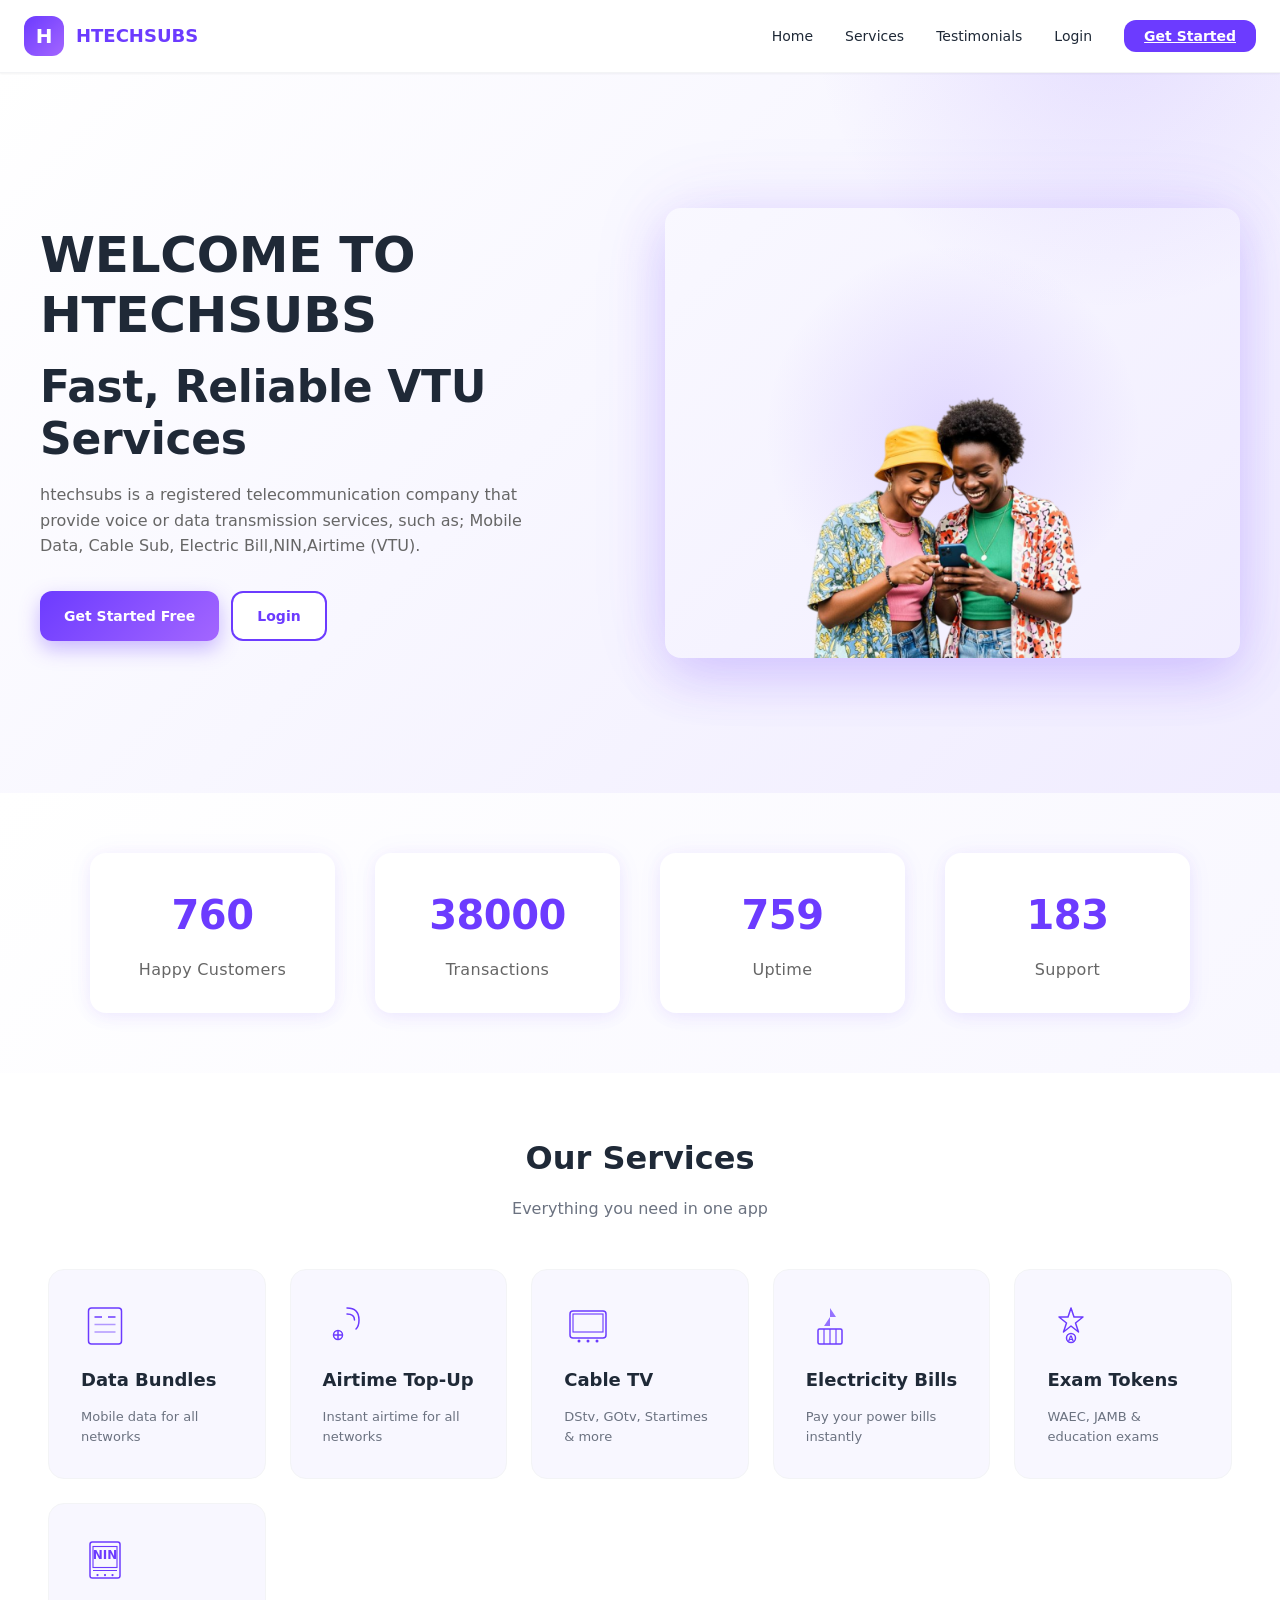
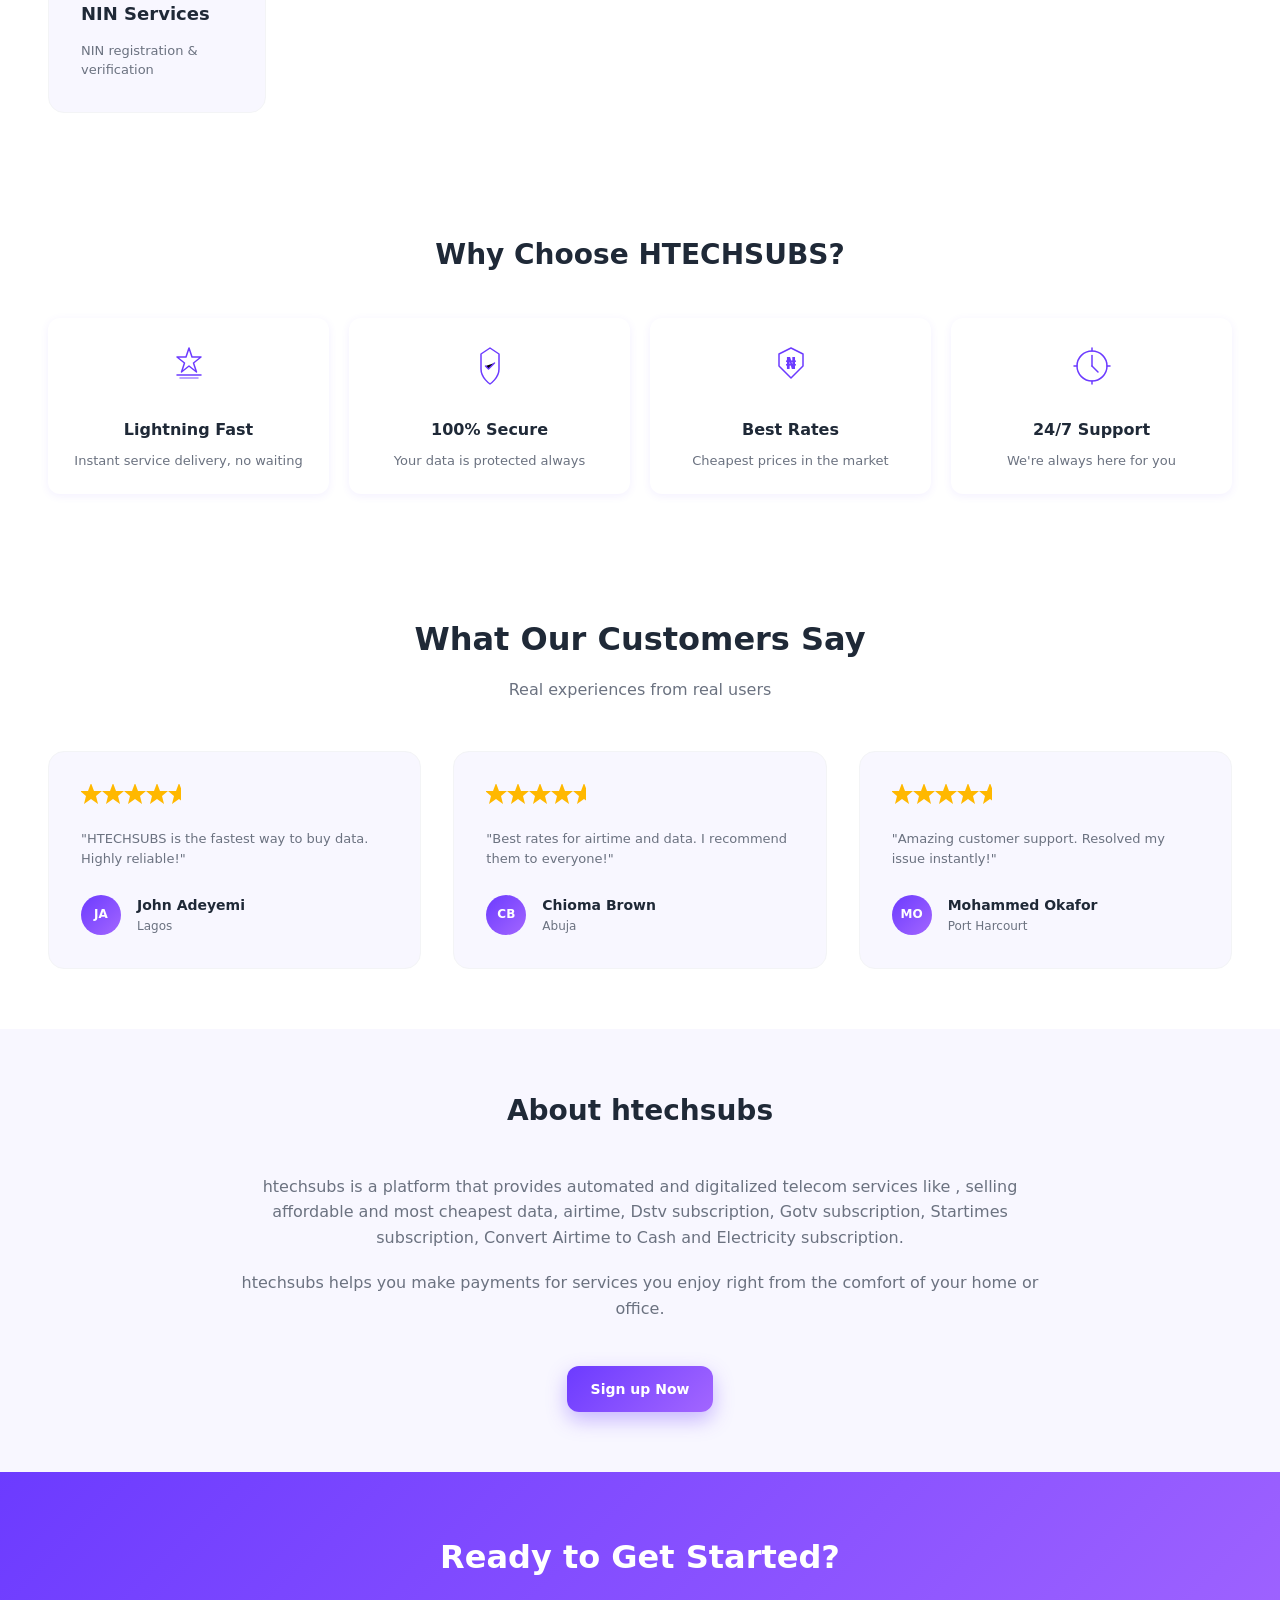
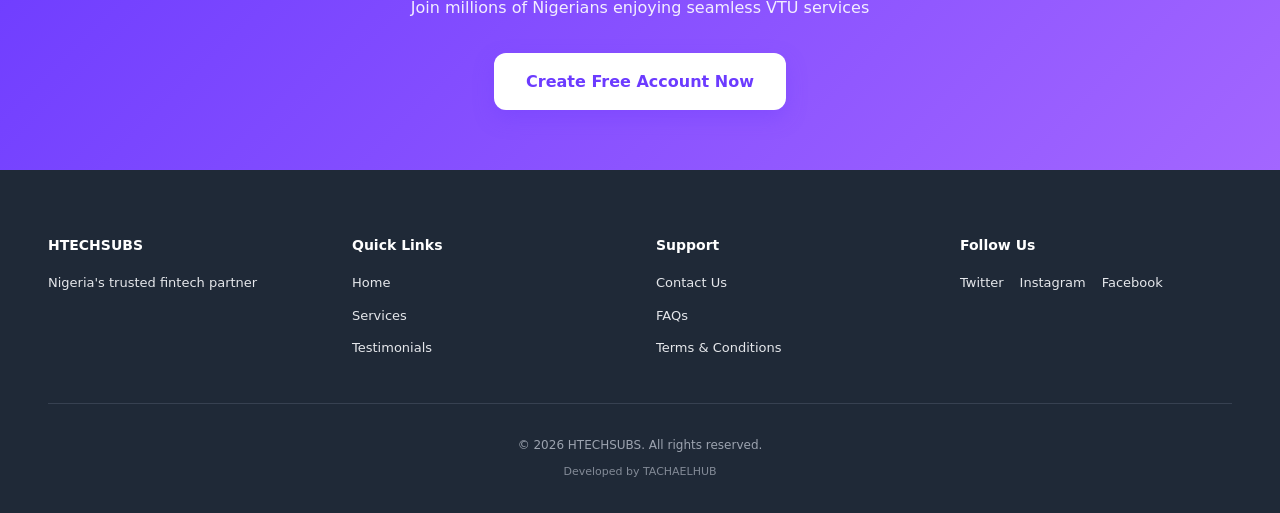
==== index.html @ 398d0991 "First" ====
<!DOCTYPE html>
<html lang="en">
<head>
    <meta charset="UTF-8">
    <meta name="viewport" content="width=device-width, initial-scale=1.0">
    <title>HTECHSUBS - Fast & Reliable VTU Services</title>
    <link rel="stylesheet" href="styles.css">
</head>
<body>
    <!-- Page Loader -->
    <div class="page-loader" id="pageLoader">
        <div class="loader-content">
            <div class="loader-logo">
                <svg viewBox="0 0 100 100" class="logo-icon">
                    <circle cx="50" cy="50" r="45" fill="none" stroke="currentColor" stroke-width="2" opacity="0.2"/>
                    <circle cx="50" cy="50" r="45" fill="none" stroke="url(#gradientPurple)" stroke-width="2" stroke-dasharray="282" stroke-dashoffset="282"/>
                    <defs>
                        <linearGradient id="gradientPurple" x1="0%" y1="0%" x2="100%" y2="100%">
                            <stop offset="0%" style="stop-color:#6C3BFF;stop-opacity:1" />
                            <stop offset="100%" style="stop-color:#A366FF;stop-opacity:1" />
                        </linearGradient>
                    </defs>
                </svg>
            </div>
            <h1 class="loader-text">HTECHSUBS</h1>
            <p class="loader-subtext">Loading...</p>
        </div>
    </div>

    <!-- Navigation -->
    <nav class="navbar">
        <div class="nav-container">
            <div class="nav-logo">
                <div class="logo">H</div>
                <span>HTECHSUBS</span>
            </div>
            <ul class="nav-menu" id="navMenu">
                <li><a href="#home" class="nav-link">Home</a></li>
                <li><a href="#services" class="nav-link">Services</a></li>
                <li><a href="#testimonials" class="nav-link">Testimonials</a></li>
                <li><a href="login.html" class="nav-link">Login</a></li>
                <li><a href="signup.html" class="nav-btn">Get Started</a></li>
            </ul>
            <div class="hamburger" id="hamburger">
                <span></span>
                <span></span>
                <span></span>
            </div>
        </div>
    </nav>

    <!-- Hero Section -->
    <section class="hero" id="home">
        <div class="hero-wrapper">
            <div class="hero-left">
                <h1 class="hero-title1">WELCOME TO HTECHSUBS</h1>
                <h2 class="hero-title">Fast, Reliable VTU Services</h2>
                <p class="hero-subtitle">htechsubs is a registered telecommunication company that provide voice or data transmission services, such as; Mobile Data, Cable Sub, Electric Bill,NIN,Airtime (VTU).</p>
                <div class="hero-buttons">
                    <a href="signup.html" class="btn btn-primary">Get Started Free</a>
                    <a href="login.html" class="btn btn-secondary">Login</a>
                </div>
            </div>
            <div class="hero-right">
                <div class="hero-image-wrapper">
                    <img src="images/hero.png" alt="HTECHSUBS VTU Services" class="hero-img">
                </div>
            </div>
        </div>
    </section>

    <!-- Trust Section (Stats) -->
    <section class="stats" id="stats">
        <div class="section-container">
            <div class="stat-item">
                <div class="stat-number">1000+</div>
                <div class="stat-label">Happy Customers</div>
            </div>
            <div class="stat-item">
                <div class="stat-number">₦50000</div>
                <div class="stat-label">Transactions</div>
            </div>
            <div class="stat-item">
                <div class="stat-number">99.9%</div>
                <div class="stat-label">Uptime</div>
            </div>
            <div class="stat-item">
                <div class="stat-number">24/7</div>
                <div class="stat-label">Support</div>
            </div>
        </div>
    </section>

    <!-- Services Section -->
    <section class="services" id="services">
        <div class="section-container">
            <div class="section-header">
                <h2>Our Services</h2>
                <p>Everything you need in one app</p>
            </div>
            <div class="services-grid">
                <div class="service-card" onclick="navigateTo('dashboard.html')">
                    <div class="service-icon-svg">
                        <svg viewBox="0 0 64 64" width="48" height="48">
                            <rect x="10" y="8" width="44" height="48" rx="4" fill="none" stroke="#6C3BFF" stroke-width="2"/>
                            <line x1="18" y1="20" x2="28" y2="20" stroke="#6C3BFF" stroke-width="2"/>
                            <line x1="36" y1="20" x2="46" y2="20" stroke="#6C3BFF" stroke-width="2"/>
                            <line x1="18" y1="30" x2="46" y2="30" stroke="#6C3BFF" stroke-width="2" opacity="0.5"/>
                            <line x1="18" y1="40" x2="46" y2="40" stroke="#6C3BFF" stroke-width="2" opacity="0.5"/>
                        </svg>
                    </div>
                    <h3>Data Bundles</h3>
                    <p>Mobile data for all networks</p>
                </div>
                <div class="service-card" onclick="navigateTo('dashboard.html')">
                    <div class="service-icon-svg">
                        <svg viewBox="0 0 64 64" width="48" height="48">
                            <path d="M32 8 Q48 8 48 24 Q48 32 44 36" fill="none" stroke="#6C3BFF" stroke-width="2" stroke-linecap="round"/>
                            <path d="M32 16 Q42 16 42 24" fill="none" stroke="#6C3BFF" stroke-width="2" stroke-linecap="round"/>
                            <circle cx="20" cy="44" r="6" fill="none" stroke="#6C3BFF" stroke-width="2"/>
                            <line x1="20" y1="38" x2="20" y2="50" stroke="#6C3BFF" stroke-width="2"/>
                            <line x1="14" y1="44" x2="26" y2="44" stroke="#6C3BFF" stroke-width="2"/>
                        </svg>
                    </div>
                    <h3>Airtime Top-Up</h3>
                    <p>Instant airtime for all networks</p>
                </div>
                <div class="service-card" onclick="navigateTo('dashboard.html')">
                    <div class="service-icon-svg">
                        <svg viewBox="0 0 64 64" width="48" height="48">
                            <rect x="8" y="12" width="48" height="36" rx="4" fill="none" stroke="#6C3BFF" stroke-width="2"/>
                            <rect x="12" y="16" width="40" height="24" fill="none" stroke="#6C3BFF" stroke-width="1.5"/>
                            <circle cx="20" cy="52" r="2" fill="#6C3BFF"/>
                            <circle cx="32" cy="52" r="2" fill="#6C3BFF"/>
                            <circle cx="44" cy="52" r="2" fill="#6C3BFF"/>
                        </svg>
                    </div>
                    <h3>Cable TV</h3>
                    <p>DStv, GOtv, Startimes & more</p>
                </div>
                <div class="service-card" onclick="navigateTo('dashboard.html')">
                    <div class="service-icon-svg">
                        <svg viewBox="0 0 64 64" width="48" height="48">
                            <path d="M32 8 L40 20 L32 20 L32 32 L24 32 L32 20 Z" fill="#6C3BFF" opacity="0.7"/>
                            <rect x="16" y="36" width="32" height="20" rx="2" fill="none" stroke="#6C3BFF" stroke-width="2"/>
                            <line x1="24" y1="36" x2="24" y2="56" stroke="#6C3BFF" stroke-width="1.5"/>
                            <line x1="32" y1="36" x2="32" y2="56" stroke="#6C3BFF" stroke-width="1.5"/>
                            <line x1="40" y1="36" x2="40" y2="56" stroke="#6C3BFF" stroke-width="1.5"/>
                        </svg>
                    </div>
                    <h3>Electricity Bills</h3>
                    <p>Pay your power bills instantly</p>
                </div>
                <div class="service-card" onclick="navigateTo('dashboard.html')">
                    <div class="service-icon-svg">
                        <svg viewBox="0 0 64 64" width="48" height="48">
                            <path d="M32 8 L36 20 L48 20 L38 28 L42 40 L32 32 L22 40 L26 28 L16 20 L28 20 Z" fill="none" stroke="#6C3BFF" stroke-width="2" stroke-linejoin="round"/>
                            <circle cx="32" cy="48" r="6" fill="none" stroke="#6C3BFF" stroke-width="2"/>
                            <text x="32" y="52" font-size="10" font-weight="bold" fill="#6C3BFF" text-anchor="middle">A</text>
                        </svg>
                    </div>
                    <h3>Exam Tokens</h3>
                    <p>WAEC, JAMB & education exams</p>
                </div>
                <div class="service-card" onclick="navigateTo('dashboard.html')">
                    <div class="service-icon-svg">
                        <svg viewBox="0 0 64 64" width="48" height="48">
                            <rect x="12" y="8" width="40" height="48" rx="3" fill="none" stroke="#6C3BFF" stroke-width="2"/>
                            <rect x="16" y="14" width="32" height="28" fill="none" stroke="#6C3BFF" stroke-width="1.5"/>
                            <text x="32" y="30" font-size="16" font-weight="bold" fill="#6C3BFF" text-anchor="middle">NIN</text>
                            <line x1="16" y1="46" x2="48" y2="46" stroke="#6C3BFF" stroke-width="1.5"/>
                            <circle cx="22" cy="52" r="1.5" fill="#6C3BFF"/>
                            <circle cx="32" cy="52" r="1.5" fill="#6C3BFF"/>
                            <circle cx="42" cy="52" r="1.5" fill="#6C3BFF"/>
                        </svg>
                    </div>
                    <h3>NIN Services</h3>
                    <p>NIN registration & verification</p>
                </div>
            </div>
        </div>
    </section>

    <!-- Why Choose Us Section -->
    <section class="why-choose-us">
        <div class="section-container">
            <h2 class="section-title">Why Choose HTECHSUBS?</h2>
            <div class="benefits-grid">
                <div class="benefit-card">
                    <div class="benefit-icon">
                        <svg viewBox="0 0 64 64" width="48" height="48">
                            <path d="M32 8 L36 20 L48 20 L38 28 L42 40 L32 32 L22 40 L26 28 L16 20 L28 20 Z" fill="none" stroke="#6C3BFF" stroke-width="2" stroke-linejoin="round"/>
                            <path d="M16 44 L48 44" stroke="#6C3BFF" stroke-width="2" stroke-linecap="round"/>
                            <path d="M20 48 L44 48" stroke="#6C3BFF" stroke-width="2" stroke-linecap="round" opacity="0.6"/>
                        </svg>
                    </div>
                    <h3>Lightning Fast</h3>
                    <p>Instant service delivery, no waiting</p>
                </div>
                <div class="benefit-card">
                    <div class="benefit-icon">
                        <svg viewBox="0 0 64 64" width="48" height="48">
                            <path d="M32 8 L44 16 L44 36 C44 48 32 56 32 56 C32 56 20 48 20 36 L20 16 Z" fill="none" stroke="#6C3BFF" stroke-width="2" stroke-linejoin="round"/>
                            <path d="M26 32 L30 36 L38 28" stroke="#6C3BFF" stroke-width="2" stroke-linecap="round" stroke-linejoin="round"/>
                        </svg>
                    </div>
                    <h3>100% Secure</h3>
                    <p>Your data is protected always</p>
                </div>
                <div class="benefit-card">
                    <div class="benefit-icon">
                        <svg viewBox="0 0 64 64" width="48" height="48">
                            <path d="M32 8 L48 16 L48 32 L32 48 L16 32 L16 16 Z" fill="none" stroke="#6C3BFF" stroke-width="2" stroke-linejoin="round"/>
                            <text x="32" y="36" font-size="20" font-weight="bold" fill="#6C3BFF" text-anchor="middle">₦</text>
                        </svg>
                    </div>
                    <h3>Best Rates</h3>
                    <p>Cheapest prices in the market</p>
                </div>
                <div class="benefit-card">
                    <div class="benefit-icon">
                        <svg viewBox="0 0 64 64" width="48" height="48">
                            <circle cx="32" cy="32" r="20" fill="none" stroke="#6C3BFF" stroke-width="2"/>
                            <line x1="32" y1="18" x2="32" y2="32" stroke="#6C3BFF" stroke-width="2" stroke-linecap="round"/>
                            <line x1="32" y1="32" x2="40" y2="40" stroke="#6C3BFF" stroke-width="2" stroke-linecap="round"/>
                            <line x1="32" y1="12" x2="32" y2="8" stroke="#6C3BFF" stroke-width="2" stroke-linecap="round"/>
                            <line x1="32" y1="56" x2="32" y2="52" stroke="#6C3BFF" stroke-width="2" stroke-linecap="round"/>
                            <line x1="8" y1="32" x2="12" y2="32" stroke="#6C3BFF" stroke-width="2" stroke-linecap="round"/>
                            <line x1="52" y1="32" x2="56" y2="32" stroke="#6C3BFF" stroke-width="2" stroke-linecap="round"/>
                        </svg>
                    </div>
                    <h3>24/7 Support</h3>
                    <p>We're always here for you</p>
                </div>
            </div>
        </div>
    </section>

    <!-- Testimonials Section -->
    <section class="testimonials" id="testimonials">
        <div class="section-container">
            <div class="section-header">
                <h2>What Our Customers Say</h2>
                <p>Real experiences from real users</p>
            </div>
            <div class="testimonials-grid">
                <div class="testimonial-card">
                    <div class="testimonial-stars">
                        <svg viewBox="0 0 100 20" width="100" height="20">
                            <path d="M10 2 L13 10 L21 10 L15 15 L17 23 L10 18 L3 23 L5 15 L-1 10 L7 10 Z" fill="#FFB800" transform="translate(0, -3)"/>
                            <path d="M10 2 L13 10 L21 10 L15 15 L17 23 L10 18 L3 23 L5 15 L-1 10 L7 10 Z" fill="#FFB800" transform="translate(22, -3)"/>
                            <path d="M10 2 L13 10 L21 10 L15 15 L17 23 L10 18 L3 23 L5 15 L-1 10 L7 10 Z" fill="#FFB800" transform="translate(44, -3)"/>
                            <path d="M10 2 L13 10 L21 10 L15 15 L17 23 L10 18 L3 23 L5 15 L-1 10 L7 10 Z" fill="#FFB800" transform="translate(66, -3)"/>
                            <path d="M10 2 L13 10 L21 10 L15 15 L17 23 L10 18 L3 23 L5 15 L-1 10 L7 10 Z" fill="#FFB800" transform="translate(88, -3)"/>
                        </svg>
                    </div>
                    <p class="testimonial-text">"HTECHSUBS is the fastest way to buy data. Highly reliable!"</p>
                    <div class="testimonial-author">
                        <div class="author-avatar">JA</div>
                        <div>
                            <div class="author-name">John Adeyemi</div>
                            <div class="author-role">Lagos</div>
                        </div>
                    </div>
                </div>
                <div class="testimonial-card">
                    <div class="testimonial-stars">
                        <svg viewBox="0 0 100 20" width="100" height="20">
                            <path d="M10 2 L13 10 L21 10 L15 15 L17 23 L10 18 L3 23 L5 15 L-1 10 L7 10 Z" fill="#FFB800" transform="translate(0, -3)"/>
                            <path d="M10 2 L13 10 L21 10 L15 15 L17 23 L10 18 L3 23 L5 15 L-1 10 L7 10 Z" fill="#FFB800" transform="translate(22, -3)"/>
                            <path d="M10 2 L13 10 L21 10 L15 15 L17 23 L10 18 L3 23 L5 15 L-1 10 L7 10 Z" fill="#FFB800" transform="translate(44, -3)"/>
                            <path d="M10 2 L13 10 L21 10 L15 15 L17 23 L10 18 L3 23 L5 15 L-1 10 L7 10 Z" fill="#FFB800" transform="translate(66, -3)"/>
                            <path d="M10 2 L13 10 L21 10 L15 15 L17 23 L10 18 L3 23 L5 15 L-1 10 L7 10 Z" fill="#FFB800" transform="translate(88, -3)"/>
                        </svg>
                    </div>
                    <p class="testimonial-text">"Best rates for airtime and data. I recommend them to everyone!"</p>
                    <div class="testimonial-author">
                        <div class="author-avatar">CB</div>
                        <div>
                            <div class="author-name">Chioma Brown</div>
                            <div class="author-role">Abuja</div>
                        </div>
                    </div>
                </div>
                <div class="testimonial-card">
                    <div class="testimonial-stars">
                        <svg viewBox="0 0 100 20" width="100" height="20">
                            <path d="M10 2 L13 10 L21 10 L15 15 L17 23 L10 18 L3 23 L5 15 L-1 10 L7 10 Z" fill="#FFB800" transform="translate(0, -3)"/>
                            <path d="M10 2 L13 10 L21 10 L15 15 L17 23 L10 18 L3 23 L5 15 L-1 10 L7 10 Z" fill="#FFB800" transform="translate(22, -3)"/>
                            <path d="M10 2 L13 10 L21 10 L15 15 L17 23 L10 18 L3 23 L5 15 L-1 10 L7 10 Z" fill="#FFB800" transform="translate(44, -3)"/>
                            <path d="M10 2 L13 10 L21 10 L15 15 L17 23 L10 18 L3 23 L5 15 L-1 10 L7 10 Z" fill="#FFB800" transform="translate(66, -3)"/>
                            <path d="M10 2 L13 10 L21 10 L15 15 L17 23 L10 18 L3 23 L5 15 L-1 10 L7 10 Z" fill="#FFB800" transform="translate(88, -3)"/>
                        </svg>
                    </div>
                    <p class="testimonial-text">"Amazing customer support. Resolved my issue instantly!"</p>
                    <div class="testimonial-author">
                        <div class="author-avatar">MO</div>
                        <div>
                            <div class="author-name">Mohammed Okafor</div>
                            <div class="author-role">Port Harcourt</div>
                        </div>
                    </div>
                </div>
            </div>
        </div>
    </section>

    <!-- About Section -->
    <section class="about" id="about">
        <div class="section-container">
            <h2 class="about-title">About htechsubs</h2>
            <div class="about-content">
                <p>htechsubs is a platform that provides automated and digitalized telecom services like , selling affordable and most cheapest data, airtime, Dstv subscription, Gotv subscription, Startimes subscription, Convert Airtime to Cash and Electricity subscription.</p>
                <p>htechsubs helps you make payments for services you enjoy right from the comfort of your home or office.</p>
                <a href="signup.html" class="btn btn-primary">Sign up Now</a>
            </div>
        </div>
    </section>

    <!-- CTA Section -->
    <section class="cta">
        <div class="section-container">
            <h2>Ready to Get Started?</h2>
            <p>Join millions of Nigerians enjoying seamless VTU services</p>
            <a href="signup.html" class="btn btn-primary btn-large">Create Free Account Now</a>
        </div>
    </section>

    <!-- Footer -->
    <footer class="footer">
        <div class="section-container">
            <div class="footer-content">
                <div class="footer-section">
                    <h4>HTECHSUBS</h4>
                    <p>Nigeria's trusted fintech partner</p>
                </div>
                <div class="footer-section">
                    <h4>Quick Links</h4>
                    <ul>
                        <li><a href="#home">Home</a></li>
                        <li><a href="#services">Services</a></li>
                        <li><a href="#testimonials">Testimonials</a></li>
                    </ul>
                </div>
                <div class="footer-section">
                    <h4>Support</h4>
                    <ul>
                        <li><a href="#">Contact Us</a></li>
                        <li><a href="#">FAQs</a></li>
                        <li><a href="#">Terms & Conditions</a></li>
                    </ul>
                </div>
                <div class="footer-section">
                    <h4>Follow Us</h4>
                    <div class="social-links">
                        <a href="#">Twitter</a>
                        <a href="#">Instagram</a>
                        <a href="#">Facebook</a>
                    </div>
                </div>
            </div>
            <div class="footer-bottom">
                <p>&copy; 2026 HTECHSUBS. All rights reserved.</p>
                <p>Developed by TACHAELHUB</p>
            </div>
        </div>
    </footer>

    <script src="script.js"></script>
</body>
</html>
---- styles.css ----
/* ============================================
   HTECHSUBS - PREMIUM VTU PLATFORM
   Modern Fintech Design System
   ============================================ */

/* ROOT VARIABLES */
:root {
    --primary: #6C3BFF;
    --primary-light: #A366FF;
    --primary-dark: #5530CC;
    --secondary: #FFFFFF;
    --accent: #FF6B6B;
    --success: #10B981;
    --warning: #F59E0B;
    --danger: #EF4444;
    
    --bg-primary: #FFFFFF;
    --bg-secondary: #F8F7FF;
    --bg-tertiary: #F0ECFF;
    
    --text-primary: #1F2937;
    --text-secondary: #6B7280;
    --text-tertiary: #9CA3AF;
    
    --border: #E5E7EB;
    --border-light: #F3F4F6;
    
    --shadow-sm: 0 1px 2px 0 rgba(0, 0, 0, 0.05);
    --shadow-md: 0 4px 6px -1px rgba(0, 0, 0, 0.1);
    --shadow-lg: 0 10px 15px -3px rgba(0, 0, 0, 0.1);
    --shadow-xl: 0 20px 25px -5px rgba(0, 0, 0, 0.1);
    
    --radius-sm: 8px;
    --radius-md: 12px;
    --radius-lg: 16px;
    --radius-xl: 20px;
    
    --transition: all 0.3s cubic-bezier(0.4, 0, 0.2, 1);
    
    --font-base: 'SF Pro Display', 'Inter', 'system-ui', sans-serif;
}

/* ============================================
   GLOBAL STYLES
   ============================================ */

* {
    margin: 0;
    padding: 0;
    box-sizing: border-box;
}

html {
    scroll-behavior: smooth;
}

body {
    font-family: var(--font-base);
    color: var(--text-primary);
    background: var(--bg-primary);
    line-height: 1.6;
    font-size: 14px;
    overflow-x: hidden;
}

/* ============================================
   PAGE LOADER
   ============================================ */

.page-loader {
    position: fixed;
    top: 0;
    left: 0;
    width: 100%;
    height: 100%;
    background: var(--bg-secondary);
    display: flex;
    align-items: center;
    justify-content: center;
    z-index: 9999;
    opacity: 1;
    transition: opacity 0.6s ease-out;
}

.loader-content {
    text-align: center;
    animation: fadeIn 0.6s ease-out;
}

.loader-logo {
    margin-bottom: 2rem;
    width: 80px;
    height: 80px;
    margin-left: auto;
    margin-right: auto;
}

.logo-icon {
    width: 100%;
    height: 100%;
    color: var(--primary);
    animation: spin 3s linear infinite;
}

@keyframes spin {
    from { transform: rotate(0deg); }
    to { transform: rotate(360deg); }
}

.loader-text {
    font-size: 24px;
    font-weight: 700;
    color: var(--primary);
    margin-bottom: 0.5rem;
    letter-spacing: 2px;
}

.loader-subtext {
    color: var(--text-secondary);
    font-size: 12px;
    letter-spacing: 1px;
}

/* ============================================
   NAVIGATION
   ============================================ */

.navbar {
    background: var(--secondary);
    border-bottom: 1px solid var(--border-light);
    position: sticky;
    top: 0;
    z-index: 100;
    box-shadow: var(--shadow-sm);
}

.nav-container {
    max-width: 1400px;
    margin: 0 auto;
    padding: 1rem 1.5rem;
    display: flex;
    justify-content: space-between;
    align-items: center;
}

.nav-logo {
    display: flex;
    align-items: center;
    gap: 0.75rem;
    font-weight: 700;
    font-size: 18px;
    color: var(--primary);
    cursor: pointer;
}

.logo {
    width: 40px;
    height: 40px;
    background: linear-gradient(135deg, var(--primary), var(--primary-light));
    border-radius: var(--radius-md);
    display: flex;
    align-items: center;
    justify-content: center;
    color: white;
    font-size: 20px;
    font-weight: 700;
}

.nav-menu {
    display: flex;
    gap: 2rem;
    list-style: none;
}

.nav-link {
    color: var(--text-primary);
    text-decoration: none;
    font-weight: 500;
    transition: var(--transition);
    cursor: pointer;
}

.nav-link:hover {
    color: var(--primary);
}

.nav-btn {
    background: var(--primary);
    color: white;
    padding: 0.5rem 1.25rem;
    border-radius: var(--radius-md);
    transition: var(--transition);
    font-weight: 600;
}

.nav-btn:hover {
    background: var(--primary-dark);
    transform: translateY(-2px);
    box-shadow: var(--shadow-lg);
}

.nav-back {
    color: var(--primary);
    text-decoration: none;
    font-weight: 600;
    transition: var(--transition);
    cursor: pointer;
}

.nav-back:hover {
    color: var(--primary-dark);
}

.hamburger {
    display: none;
    flex-direction: column;
    cursor: pointer;
    gap: 5px;
}

.hamburger span {
    width: 25px;
    height: 3px;
    background: var(--primary);
    border-radius: 2px;
    transition: var(--transition);
}

/* ============================================
   BUTTONS & FORMS
   ============================================ */

.btn {
    padding: 0.75rem 1.5rem;
    border: none;
    border-radius: var(--radius-md);
    font-weight: 600;
    cursor: pointer;
    transition: var(--transition);
    font-family: var(--font-base);
    font-size: 14px;
    display: inline-block;
    text-decoration: none;
    text-align: center;
    position: relative;
    min-height: 44px;
    min-width: 44px;
    display: inline-flex;
    align-items: center;
    justify-content: center;
    -webkit-tap-highlight-color: transparent;
    -webkit-user-select: none;
    user-select: none;
    touch-action: manipulation;
}

.btn-primary {
    background: linear-gradient(135deg, var(--primary), var(--primary-light));
    color: white;
    box-shadow: 0 8px 20px rgba(108, 59, 255, 0.35);
    border: none;
    font-weight: 700;
}

.btn-primary:hover {
    transform: translateY(-2px);
    box-shadow: 0 8px 20px rgba(108, 59, 255, 0.4);
}

.btn-primary:active {
    transform: translateY(0);
}

.btn-secondary {
    background: var(--secondary);
    color: var(--primary);
    border: 2px solid var(--primary);
    font-weight: 700;
}

.btn-secondary:hover {
    background: var(--bg-tertiary);
    border-color: var(--primary);
}

.btn-small {
    padding: 0.5rem 1rem;
    font-size: 12px;
    min-height: 40px;
}

.btn-block {
    width: 100%;
    display: block;
}

.btn-large {
    padding: 1rem 2rem;
    font-size: 16px;
}

.btn-loading {
    position: relative;
    overflow: hidden;
}

.btn-loading.loading {
    color: transparent;
}

.btn-loading.loading .btn-loader {
    opacity: 1;
}

.btn-loader {
    position: absolute;
    top: 50%;
    left: 50%;
    transform: translate(-50%, -50%);
    width: 16px;
    height: 16px;
    border: 2px solid currentColor;
    border-top: 2px solid transparent;
    border-radius: 50%;
    animation: spin 0.8s linear infinite;
    opacity: 0;
    transition: opacity 0.3s;
}

/* FORMS */

.form-group {
    margin-bottom: 1.5rem;
}

.form-group label {
    display: block;
    margin-bottom: 0.5rem;
    font-weight: 600;
    color: var(--text-primary);
    font-size: 14px;
}

.form-group input,
.form-group select,
.form-group textarea {
    width: 100%;
    padding: 0.75rem;
    border: 1px solid var(--border);
    border-radius: var(--radius-md);
    font-family: var(--font-base);
    font-size: 16px;
    transition: var(--transition);
    background: var(--bg-primary);
    min-height: 44px;
    -webkit-appearance: none;
    appearance: none;
}

.form-group input:focus,
.form-group select:focus,
.form-group textarea:focus {
    outline: none;
    border-color: var(--primary);
    box-shadow: 0 0 0 3px rgba(108, 59, 255, 0.1);
}

.form-group textarea {
    resize: vertical;
    min-height: 120px;
}

.password-input-wrapper {
    position: relative;
    display: flex;
    align-items: center;
}

.password-input-wrapper input {
    padding-right: 2.5rem;
    flex: 1;
}

.password-toggle {
    position: absolute;
    right: 0.75rem;
    top: 50%;
    transform: translateY(-50%);
    background: none;
    border: none;
    cursor: pointer;
    font-size: 18px;
    padding: 0.5rem;
    opacity: 0.6;
    transition: opacity 0.3s;
}

.password-toggle:hover {
    opacity: 1;
}

.password-strength {
    font-size: 12px;
    margin-top: 0.5rem;
    font-weight: 600;
}

.password-strength.weak {
    color: var(--danger);
}

.password-strength.fair {
    color: var(--warning);
}

.password-strength.good {
    color: #2563EB;
}

.password-strength.strong {
    color: var(--success);
}

.form-checkbox {
    display: flex;
    align-items: center;
    gap: 0.75rem;
    margin-bottom: 1.5rem;
}

.form-checkbox input {
    width: auto;
}

.form-checkbox label {
    margin: 0;
}

.form-error {
    display: block;
    color: var(--danger);
    font-size: 12px;
    margin-top: 0.5rem;
}

.form-info {
    color: var(--text-secondary);
    font-size: 13px;
    line-height: 1.5;
}

/* ============================================
   LINKS
   ============================================ */

.link-primary {
    color: var(--primary);
    text-decoration: none;
    font-weight: 600;
    transition: var(--transition);
    cursor: pointer;
}

.link-primary:hover {
    color: var(--primary-dark);
    text-decoration: underline;
}

.link-secondary {
    color: var(--text-secondary);
    text-decoration: none;
    transition: var(--transition);
    cursor: pointer;
}

.link-secondary:hover {
    color: var(--primary);
}

/* ============================================
   HOMEPAGE
   ============================================ */

.section-container {
    max-width: 1400px;
    margin: 0 auto;
    padding: 0 1.5rem;
}

/* ============================================
   HERO SECTION - PREMIUM FINTECH DESIGN
   ============================================ */

.hero {
    min-height: 80vh;
    display: flex;
    align-items: center;
    justify-content: center;
    padding: 60px 1.5rem;
    background: linear-gradient(135deg, #FFFFFF 0%, #F8F7FF 45%, #F0ECFF 100%);
    position: relative;
    overflow: hidden;
}

/* Soft glow background effect */
.hero::before {
    content: '';
    position: absolute;
    top: -50%;
    right: -10%;
    width: 600px;
    height: 600px;
    background: radial-gradient(circle, rgba(108, 59, 255, 0.12) 0%, rgba(108, 59, 255, 0.05) 40%, rgba(108, 59, 255, 0) 70%);
    border-radius: 50%;
    pointer-events: none;
    animation: glowPulse 6s ease-in-out infinite;
}

@keyframes glowPulse {
    0%, 100% { opacity: 1; }
    50% { opacity: 0.8; }
}

/* Premium container with max-width */
.hero-wrapper {
    max-width: 1200px;
    width: 100%;
    display: grid;
    grid-template-columns: 1fr 1fr;
    gap: 50px;
    align-items: center;
    justify-items: center;
    position: relative;
    z-index: 2;
}

/* Left content column */
.hero-left {
    width: 100%;
    animation: fadeInLeft 0.8s cubic-bezier(0.34, 1.56, 0.64, 1);
    display: flex;
    flex-direction: column;
    justify-content: center;
}

/* Right image column */
.hero-right {
    width: 100%;
    animation: slideInRight 0.8s cubic-bezier(0.34, 1.56, 0.64, 1);
    display: flex;
    align-items: center;
    justify-content: center;
}

/* Premium heading */
.hero-title {
    font-size: 44px;
    font-weight: 700;
    line-height: 1.2;
    margin-bottom: 16px;
    color: var(--text-primary);
    letter-spacing: -0.3px;
}
.hero-title1 {
    font-size: 50px;
    font-weight: 700;
    line-height: 1.2;
    margin-bottom: 16px;
    color: var(--text-primary);
    letter-spacing: -0.3px;
}

/* Subtext with proper styling */
.hero-subtitle {
    font-size: 16px;
    color: #666666;
    margin-bottom: 24px;
    line-height: 1.6;
    font-weight: 400;
    max-width: 90%;
}

/* Button container with proper spacing */
.hero-buttons {
    display: flex;
    gap: 12px;
    flex-wrap: wrap;
    margin-top: 8px;
}

/* Image wrapper */
.hero-image-wrapper {
    width: 100%;
    display: flex;
    align-items: center;
    justify-content: center;
    position: relative;
}

/* Glow effect behind image */
.hero-image-wrapper::before {
    content: '';
    position: absolute;
    width: 380px;
    height: 380px;
    background: radial-gradient(circle, rgba(108, 59, 255, 0.15) 0%, rgba(108, 59, 255, 0) 70%);
    border-radius: 50%;
    z-index: 0;
    top: 50%;
    left: 50%;
    transform: translate(-50%, -50%);
}

/* Hero image - premium styling */
.hero-img {
    width: 100%;
    max-width: 100%;
    height: auto;
    max-height: 450px;
    object-fit: contain;
    border-radius: var(--radius-lg);
    box-shadow: 0 20px 50px rgba(108, 59, 255, 0.2), 0 0 80px rgba(108, 59, 255, 0.1);
    animation: floatImage 4.5s ease-in-out infinite;
    position: relative;
    z-index: 1;
    transition: transform 0.3s ease;
}

/* Smooth fade-in from left for text */
@keyframes fadeInLeft {
    from {
        opacity: 0;
        transform: translateX(-40px);
    }
    to {
        opacity: 1;
        transform: translateX(0);
    }
}

/* Smooth slide-in from right for image */
@keyframes slideInRight {
    from {
        opacity: 0;
        transform: translateX(40px);
    }
    to {
        opacity: 1;
        transform: translateX(0);
    }
}

/* Floating animation for hero image */
@keyframes floatImage {
    0% { transform: translateY(0px); }
    50% { transform: translateY(-20px); }
    100% { transform: translateY(0px); }
}

/* Fade-in from bottom animation */
@keyframes fadeInUp {
    from {
        opacity: 0;
        transform: translateY(30px);
    }
    to {
        opacity: 1;
        transform: translateY(0);
    }
}

/* FEATURED FEATURES SECTION */

.featured-features {
    padding: 40px 1.5rem;
    background: var(--bg-primary);
    border-top: 1px solid var(--border-light);
}

.features-container {
    max-width: 1200px;
    margin: 0 auto;
    display: grid;
    grid-template-columns: repeat(auto-fit, minmax(280px, 1fr));
    gap: 30px;
}

.feature-card {
    background: var(--secondary);
    padding: 1.75rem;
    border-radius: var(--radius-lg);
    border: 1px solid var(--border-light);
    text-align: center;
    transition: var(--transition);
    animation: fadeIn 0.6s ease-out both;
}

.feature-card:nth-child(1) { animation-delay: 0.1s; }
.feature-card:nth-child(2) { animation-delay: 0.2s; }
.feature-card:nth-child(3) { animation-delay: 0.3s; }

.feature-card:hover {
    border-color: var(--primary);
    box-shadow: 0 10px 25px rgba(108, 59, 255, 0.1);
    transform: translateY(-2px);
}

.feature-icon {
    width: 60px;
    height: 60px;
    background: linear-gradient(135deg, rgba(108, 59, 255, 0.1), rgba(108, 59, 255, 0.05));
    border-radius: var(--radius-lg);
    display: flex;
    align-items: center;
    justify-content: center;
    margin: 0 auto 12px;
}

.feature-card h3 {
    font-size: 16px;
    font-weight: 700;
    color: var(--text-primary);
    margin-bottom: 8px;
}

.feature-card p {
    font-size: 14px;
    color: var(--text-secondary);
    line-height: 1.5;
}

.card-icon {
    font-size: 32px;
    margin-bottom: 0.5rem;
}

.card-icon-svg,
.service-icon-svg {
    display: inline-flex;
    align-items: center;
    justify-content: center;
    margin-bottom: 1rem;
}

.float-card p {
    font-size: 12px;
    color: var(--text-secondary);
}

/* SERVICES SECTION */

.services {
    padding: 60px 1.5rem;
    background: var(--bg-primary);
}

.services-grid {
    display: grid;
    grid-template-columns: repeat(auto-fit, minmax(250px, 1fr));
    gap: 2rem;
    margin-top: 3rem;
}

.service-card {
    background: var(--bg-secondary);
    padding: 2rem;
    border-radius: var(--radius-lg);
    border: 1px solid var(--border-light);
    transition: var(--transition);
    cursor: pointer;
    position: relative;
    overflow: hidden;
}

.service-card::before {
    content: '';
    position: absolute;
    top: -50%;
    right: -50%;
    width: 100%;
    height: 100%;
    background: radial-gradient(circle, rgba(108, 59, 255, 0.1) 0%, transparent 70%);
    opacity: 0;
    transition: var(--transition);
}

.service-card:hover {
    transform: translateY(-8px);
    box-shadow: var(--shadow-xl);
    border-color: var(--primary);
}

.service-card:hover::before {
    opacity: 1;
}

.service-icon {
    font-size: 48px;
    margin-bottom: 1rem;
    display: inline-block;
}

.service-card h3 {
    font-size: 18px;
    margin-bottom: 0.75rem;
    color: var(--text-primary);
}

.service-card p {
    color: var(--text-secondary);
    font-size: 13px;
    line-height: 1.5;
}

.card-arrow {
    position: absolute;
    bottom: 1.5rem;
    right: 1.5rem;
    font-size: 24px;
    opacity: 0;
    transition: var(--transition);
}

.service-card:hover .card-arrow {
    opacity: 1;
    transform: translateX(4px);
}

/* SECTION HEADER */

.section-header {
    text-align: center;
    margin-bottom: 3rem;
}

.section-header h2 {
    font-size: 32px;
    font-weight: 700;
    margin-bottom: 0.75rem;
    color: var(--text-primary);
}

.section-header p {
    font-size: 16px;
    color: var(--text-secondary);
}

/* STATS SECTION */

/* ============================================
   STATS SECTION - PREMIUM HORIZONTAL LAYOUT
   ============================================ */

.stats {
    padding: 60px 1.5rem;
    background: linear-gradient(135deg, #FFFFFF 0%, #F8F7FF 100%);
    display: flex;
    justify-content: center;
    align-items: center;
    width: 100%;
    position: relative;
}

/* Container for stats */
.stats .section-container {
    max-width: 1100px;
    width: 100%;
    display: grid;
    grid-template-columns: repeat(4, 1fr);
    gap: 40px;
    align-items: center;
    justify-items: center;
    padding: 0;
}

/* Premium stat item card */
.stat-item {
    background: white;
    padding: 30px 25px;
    border-radius: 16px;
    text-align: center;
    box-shadow: 0 4px 15px rgba(108, 59, 255, 0.08), 0 0 30px rgba(108, 59, 255, 0.04);
    transition: all 0.3s cubic-bezier(0.34, 1.56, 0.64, 1);
    width: 100%;
    cursor: default;
    animation: fadeInUp 0.6s ease-out;
}

/* Hover effect - lift and enhance shadow */
.stat-item:hover {
    transform: translateY(-8px);
    box-shadow: 0 12px 30px rgba(108, 59, 255, 0.15), 0 0 50px rgba(108, 59, 255, 0.08);
}

/* Large stat number */
.stat-number {
    font-size: 40px;
    font-weight: 700;
    color: var(--primary);
    margin-bottom: 10px;
    letter-spacing: -0.5px;
}

/* Stat label text */
.stat-label {
    color: #666666;
    font-size: 16px;
    font-weight: 500;
    letter-spacing: 0.3px;
}

/* TESTIMONIALS SECTION */

.testimonials {
    padding: 60px 1.5rem;
    background: var(--bg-primary);
}

.testimonials-grid {
    display: grid;
    grid-template-columns: repeat(auto-fit, minmax(280px, 1fr));
    gap: 2rem;
    margin-top: 3rem;
}

.testimonial-card {
    background: var(--bg-secondary);
    padding: 2rem;
    border-radius: var(--radius-lg);
    border: 1px solid var(--border-light);
    transition: var(--transition);
}

.testimonial-card:hover {
    transform: translateY(-4px);
    box-shadow: var(--shadow-lg);
}

.testimonial-stars {
    font-size: 18px;
    margin-bottom: 1rem;
}

.testimonial-text {
    color: var(--text-secondary);
    margin-bottom: 1.5rem;
    font-size: 13px;
    line-height: 1.6;
}

.testimonial-author {
    display: flex;
    gap: 1rem;
    align-items: center;
}

.author-avatar {
    width: 40px;
    height: 40px;
    background: linear-gradient(135deg, var(--primary), var(--primary-light));
    border-radius: 50%;
    display: flex;
    align-items: center;
    justify-content: center;
    color: white;
    font-size: 12px;
    font-weight: 700;
}

.author-name {
    font-weight: 600;
    color: var(--text-primary);
}

.author-role {
    font-size: 12px;
    color: var(--text-secondary);
}

/* ============================================
   WHY CHOOSE US SECTION
   ============================================ */

.why-choose-us {
    padding: 60px 1.5rem;
    background: var(--bg-primary);
}

.section-title {
    font-size: 28px;
    font-weight: 700;
    text-align: center;
    margin-bottom: 40px;
    color: var(--text-primary);
}

.benefits-grid {
    display: grid;
    grid-template-columns: repeat(auto-fit, minmax(140px, 1fr));
    gap: 20px;
}

.benefit-card {
    background: white;
    padding: 24px 16px;
    border-radius: 12px;
    text-align: center;
    box-shadow: 0 2px 8px rgba(108, 59, 255, 0.08);
    transition: all 0.3s ease;
}

.benefit-card:hover {
    transform: translateY(-4px);
    box-shadow: 0 8px 16px rgba(108, 59, 255, 0.12);
}

.benefit-icon {
    font-size: 32px;
    margin-bottom: 12px;
}

.benefit-card h3 {
    font-size: 16px;
    font-weight: 600;
    margin-bottom: 8px;
    color: var(--text-primary);
}

.benefit-card p {
    font-size: 13px;
    color: var(--text-secondary);
    line-height: 1.5;
}

/* CTA SECTION */

/* ABOUT SECTION */
.about {
    padding: 60px 1.5rem;
    background: var(--bg-secondary);
}

.about-title {
    font-size: 28px;
    font-weight: 700;
    text-align: center;
    margin-bottom: 40px;
    color: var(--text-primary);
}

.about-content {
    max-width: 800px;
    margin: 0 auto;
    text-align: center;
}

.about-content p {
    font-size: 16px;
    line-height: 1.6;
    color: var(--text-secondary);
    margin-bottom: 20px;
}

.about-content .btn {
    margin-top: 24px;
    display: inline-block;
}

/* CTA SECTION */
.cta {
    padding: 60px 1.5rem;
    background: linear-gradient(135deg, var(--primary), var(--primary-light));
    color: white;
    text-align: center;
}

.cta h2 {
    font-size: 32px;
    margin-bottom: 0.75rem;
}

.cta p {
    font-size: 16px;
    margin-bottom: 2rem;
    opacity: 0.9;
}

.btn-primary.btn-large {
    background: white;
    color: var(--primary);
}

/* FOOTER */

.footer {
    background: #1F2937;
    color: #E5E7EB;
    padding: 4rem 1.5rem 2rem;
}

.footer-content {
    display: grid;
    grid-template-columns: repeat(auto-fit, minmax(200px, 1fr));
    gap: 2rem;
    margin-bottom: 2rem;
}

.footer-section h4 {
    color: white;
    margin-bottom: 1rem;
    font-size: 14px;
}

.footer-section p {
    font-size: 13px;
    line-height: 1.6;
}

.footer-section ul {
    list-style: none;
}

.footer-section a {
    color: #E5E7EB;
    text-decoration: none;
    font-size: 13px;
    transition: var(--transition);
    display: block;
    margin-bottom: 0.75rem;
}

.footer-section a:hover {
    color: var(--primary-light);
}

.social-links {
    display: flex;
    gap: 1rem;
}

.footer-bottom {
    border-top: 1px solid #374151;
    padding-top: 2rem;
    text-align: center;
    font-size: 12px;
    color: #9CA3AF;
}

.footer-bottom p:last-child {
    margin-top: 0.5rem;
    font-size: 11px;
    opacity: 0.8;
}

/* ============================================
   AUTH PAGES
   ============================================ */

.auth-page {
    background: linear-gradient(135deg, var(--bg-secondary), var(--bg-tertiary));
    min-height: 100vh;
    display: flex;
    flex-direction: column;
}

.navbar-auth {
    background: transparent;
    border: none;
}

.auth-container {
    flex: 1;
    display: flex;
    align-items: center;
    justify-content: center;
    padding: 2rem;
}

.auth-card {
    background: var(--secondary);
    border-radius: var(--radius-lg);
    padding: 2.5rem;
    width: 100%;
    max-width: 420px;
    box-shadow: 0 20px 25px rgba(0, 0, 0, 0.08);
    animation: slideInUp 0.6s ease-out;
}

@keyframes slideInUp {
    from {
        opacity: 0;
        transform: translateY(40px);
    }
    to {
        opacity: 1;
        transform: translateY(0);
    }
}

.auth-header {
    text-align: center;
    margin-bottom: 2rem;
}

.auth-header h1 {
    font-size: 24px;
    font-weight: 700;
    margin-bottom: 0.5rem;
    color: var(--text-primary);
}

.auth-header p {
    color: var(--text-secondary);
    font-size: 14px;
}

.auth-form {
    margin-bottom: 2rem;
}

.auth-footer {
    text-align: center;
}

.auth-footer a {
    color: var(--primary);
    text-decoration: none;
    font-weight: 600;
    transition: var(--transition);
}

.auth-footer a:hover {
    color: var(--primary-dark);
}

.auth-footer p {
    margin-top: 1rem;
    font-size: 13px;
    color: var(--text-secondary);
}

.success-animation {
    text-align: center;
    margin-bottom: 1.5rem;
}

.success-icon {
    display: inline-flex;
    align-items: center;
    justify-content: center;
    width: 80px;
    height: 80px;
    background: var(--bg-secondary);
    border-radius: 50%;
    font-size: 40px;
    animation: scaleIn 0.6s ease-out;
}

@keyframes scaleIn {
    from {
        opacity: 0;
        transform: scale(0.5);
    }
    to {
        opacity: 1;
        transform: scale(1);
    }
}

/* ============================================
   DASHBOARD
   ============================================ */

.dashboard-page {
    background: var(--bg-secondary);
}

.dashboard-container {
    display: grid;
    grid-template-columns: 250px 1fr;
    gap: 0;
    min-height: 100vh;
}

.sidebar {
    background: var(--secondary);
    border-right: 1px solid var(--border-light);
    padding: 1.5rem;
    position: fixed;
    left: 0;
    top: 0;
    height: 100vh;
    width: 250px;
    overflow-y: auto;
    z-index: 50;
}

.sidebar-header {
    display: flex;
    align-items: center;
    gap: 0.75rem;
    margin-bottom: 2rem;
    font-weight: 700;
    color: var(--primary);
    position: relative;
}

.sidebar-header span {
    flex: 1;
}

.sidebar-close {
    display: none;
    background: none;
    border: none;
    font-size: 20px;
    cursor: pointer;
}

.sidebar-nav {
    display: flex;
    flex-direction: column;
    gap: 0.5rem;
    margin-bottom: 2rem;
}

.sidebar-link {
    display: flex;
    align-items: center;
    gap: 0.75rem;
    padding: 0.75rem 1rem;
    border-radius: var(--radius-md);
    color: var(--text-secondary);
    text-decoration: none;
    transition: var(--transition);
    cursor: pointer;
}

.sidebar-link:hover,
.sidebar-link.active {
    background: var(--bg-secondary);
    color: var(--primary);
}

.sidebar-link.active {
    font-weight: 600;
}

.sidebar-link.logout {
    color: var(--danger);
}

.sidebar-footer {
    padding-top: 2rem;
    border-top: 1px solid var(--border-light);
    display: flex;
    flex-direction: column;
    gap: 0.5rem;
}

.dashboard-main {
    grid-column: 2;
    overflow-y: auto;
}

.dashboard-header {
    display: none;
    background: var(--secondary);
    padding: 1rem;
    justify-content: space-between;
    align-items: center;
    border-bottom: 1px solid var(--border-light);
}

.menu-toggle {
    background: none;
    border: none;
    font-size: 20px;
    cursor: pointer;
    color: var(--primary);
}

.header-logo {
    font-weight: 700;
    color: var(--primary);
}

.header-user {
    font-size: 24px;
}

.dashboard-content {
    padding: 2rem;
}

.welcome-section {
    margin-bottom: 2rem;
}

.welcome-section h1 {
    font-size: 28px;
    margin-bottom: 0.5rem;
    color: var(--text-primary);
}

.welcome-section p {
    color: var(--text-secondary);
}

/* BALANCE CARD */

.balance-card {
    background: linear-gradient(135deg, var(--primary), var(--primary-light));
    color: white;
    padding: 2rem;
    border-radius: var(--radius-lg);
    box-shadow: 0 10px 30px rgba(108, 59, 255, 0.2);
    margin-bottom: 2rem;
    animation: slideInUp 0.6s ease-out;
}

.balance-header {
    display: flex;
    justify-content: space-between;
    align-items: center;
    margin-bottom: 1.5rem;
}

.balance-header h3 {
    font-size: 14px;
    opacity: 0.8;
}

.balance-toggle {
    background: rgba(255, 255, 255, 0.2);
    border: none;
    border-radius: 50%;
    width: 32px;
    height: 32px;
    cursor: pointer;
    display: flex;
    align-items: center;
    justify-content: center;
    transition: var(--transition);
    font-size: 16px;
}

.balance-toggle:hover {
    background: rgba(255, 255, 255, 0.3);
}

.balance-amount {
    font-size: 36px;
    font-weight: 700;
    margin-bottom: 0.75rem;
    transition: var(--transition);
}

.balance-amount.hidden {
    filter: blur(4px);
}

.balance-subtext {
    font-size: 13px;
    opacity: 0.8;
    margin-bottom: 1.5rem;
}

.balance-actions {
    display: flex;
    gap: 1rem;
}

/* QUICK ACTIONS */

.quick-actions {
    display: grid;
    grid-template-columns: repeat(auto-fit, minmax(120px, 1fr));
    gap: 1rem;
    margin-bottom: 3rem;
}

.action-btn {
    background: var(--secondary);
    border: 1px solid var(--border-light);
    padding: 1.5rem 1rem;
    border-radius: var(--radius-lg);
    cursor: pointer;
    transition: var(--transition);
    text-align: center;
    display: flex;
    flex-direction: column;
    align-items: center;
    justify-content: center;
    gap: 0.75rem;
}

.action-btn:hover {
    border-color: var(--primary);
    box-shadow: 0 4px 12px rgba(108, 59, 255, 0.15);
    transform: translateY(-4px);
}

.action-icon {
    font-size: 32px;
}

.action-text {
    font-size: 13px;
    font-weight: 600;
    color: var(--text-primary);
}

/* DASHBOARD SECTION */

.dashboard-section {
    margin-bottom: 3rem;
}

.dashboard-section h2 {
    font-size: 20px;
    margin-bottom: 1.5rem;
    color: var(--text-primary);
    font-weight: 700;
}

.section-header-row {
    display: flex;
    justify-content: space-between;
    align-items: center;
    margin-bottom: 1.5rem;
}

.section-header-row h2 {
    margin: 0;
}

/* SERVICE CARDS ON DASHBOARD */

.services-grid {
    display: grid;
    grid-template-columns: repeat(auto-fit, minmax(180px, 1fr));
    gap: 1.5rem;
}

.dashboard-service-card {
    background: var(--secondary);
    padding: 1.5rem;
    border-radius: var(--radius-lg);
    border: 1px solid var(--border-light);
    text-align: center;
    cursor: pointer;
    transition: var(--transition);
}

.dashboard-service-card:hover {
    border-color: var(--primary);
    transform: translateY(-4px);
    box-shadow: var(--shadow-lg);
}

.dashboard-service-card .service-icon {
    font-size: 36px;
    margin-bottom: 1rem;
}

.dashboard-service-card h3 {
    font-size: 14px;
    margin-bottom: 0.5rem;
    color: var(--text-primary);
}

.dashboard-service-card p {
    font-size: 12px;
    color: var(--text-secondary);
}

/* TRANSACTIONS */

.transactions-table {
    background: var(--secondary);
    border-radius: var(--radius-lg);
    border: 1px solid var(--border-light);
    overflow: hidden;
}

.transactions-list {
    background: var(--secondary);
    border-radius: var(--radius-lg);
}

.transaction-item {
    display: flex;
    align-items: center;
    gap: 1rem;
    padding: 1.25rem;
    border-bottom: 1px solid var(--border-light);
    transition: var(--transition);
}

.transaction-item:hover {
    background: var(--bg-secondary);
}

.transaction-item:last-child {
    border-bottom: none;
}

.transaction-icon {
    font-size: 24px;
    min-width: 32px;
}

.transaction-info {
    flex: 1;
}

.transaction-name {
    font-weight: 600;
    color: var(--text-primary);
    font-size: 14px;
}

.transaction-date {
    font-size: 12px;
    color: var(--text-secondary);
    margin-top: 0.25rem;
}

.transaction-ref {
    font-size: 11px;
    color: var(--text-tertiary);
    margin-top: 0.25rem;
}

.transaction-amount {
    font-weight: 700;
    font-size: 14px;
    min-width: 100px;
    text-align: right;
}

.transaction-amount.positive {
    color: var(--success);
}

.transaction-amount.negative {
    color: var(--danger);
}

/* SERVICE PAGES */

.service-page {
    animation: fadeIn 0.4s ease-out;
    width: 100%;
    min-height: calc(100vh - 200px);
    padding: 2rem;
    background: var(--bg-primary);
}

/* TRANSACTIONS PAGE */
.transactions-full {
    background: var(--secondary);
    border-radius: var(--radius-lg);
    overflow: hidden;
    border: 1px solid var(--border-light);
}

.transactions-detailed {
    width: 100%;
    border-collapse: collapse;
}

.transactions-detailed thead {
    background: var(--bg-secondary);
    border-bottom: 2px solid var(--border);
}

.transactions-detailed th {
    padding: 1rem;
    text-align: left;
    font-weight: 700;
    color: var(--text-primary);
    font-size: 13px;
    text-transform: uppercase;
    letter-spacing: 0.5px;
}

.transactions-detailed td {
    padding: 1.25rem 1rem;
    border-bottom: 1px solid var(--border-light);
    color: var(--text-primary);
    font-size: 14px;
}

.transactions-detailed tbody tr:hover {
    background: var(--bg-secondary);
}

.transactions-detailed tbody tr:last-child td {
    border-bottom: none;
}

.badge {
    display: inline-block;
    padding: 0.35rem 0.75rem;
    border-radius: 12px;
    font-size: 12px;
    font-weight: 600;
    text-transform: uppercase;
    letter-spacing: 0.3px;
}

.badge-success {
    background: rgba(16, 185, 129, 0.15);
    color: #059669;
}

.negative {
    color: #EF4444;
    font-weight: 600;
}

.positive {
    color: #10B981;
    font-weight: 600;
}

.service-header {
    display: flex;
    align-items: center;
    gap: 1rem;
    margin-bottom: 2rem;
}

.back-btn {
    background: var(--secondary);
    border: 1px solid var(--border-light);
    padding: 0.75rem 1rem;
    border-radius: var(--radius-md);
    cursor: pointer;
    transition: var(--transition);
    color: var(--text-primary);
    font-weight: 600;
}

.back-btn:hover {
    background: var(--bg-secondary);
}

.service-header h1 {
    font-size: 24px;
}

.service-form {
    background: var(--secondary);
    padding: 2rem;
    border-radius: var(--radius-lg);
    max-width: 500px;
}

/* MODALS */

.modal-overlay {
    position: fixed;
    top: 0;
    left: 0;
    width: 100%;
    height: 100%;
    background: rgba(0, 0, 0, 0.5);
    display: none;
    z-index: 90;
    animation: fadeIn 0.3s ease-out;
}

.modal {
    position: fixed;
    top: 50%;
    left: 50%;
    transform: translate(-50%, -50%);
    background: var(--secondary);
    border-radius: var(--radius-lg);
    box-shadow: var(--shadow-xl);
    max-width: 400px;
    width: 90%;
    display: none;
    z-index: 100;
    animation: slideInUp 0.3s ease-out;
}

.modal-header {
    display: flex;
    justify-content: space-between;
    align-items: center;
    padding: 1.5rem;
    border-bottom: 1px solid var(--border-light);
}

.modal-header h2 {
    font-size: 18px;
    color: var(--text-primary);
}

.modal-close {
    background: none;
    border: none;
    font-size: 24px;
    cursor: pointer;
    color: var(--text-secondary);
}

.modal-body {
    padding: 1.5rem;
}

.modal-footer {
    padding: 1.5rem;
    border-top: 1px solid var(--border-light);
    display: flex;
    gap: 1rem;
}

.modal-footer .btn {
    flex: 1;
}

/* BOTTOM NAV (MOBILE) */

.bottom-nav {
    display: none;
    position: fixed;
    bottom: 0;
    left: 0;
    right: 0;
    background: var(--secondary);
    border-top: 1px solid var(--border-light);
    z-index: 40;
    grid-template-columns: repeat(5, 1fr);
    gap: 0;
}

.bottom-nav-link {
    display: flex;
    flex-direction: column;
    align-items: center;
    justify-content: center;
    padding: 0.75rem 0.5rem;
    text-decoration: none;
    color: var(--text-secondary);
    font-size: 11px;
    transition: var(--transition);
    cursor: pointer;
}

.bottom-nav-link:hover,
.bottom-nav-link.active {
    color: var(--primary);
}

.nav-icon {
    font-size: 20px;
    margin-bottom: 0.25rem;
}

.nav-label {
    font-size: 10px;
}

/* NOTIFICATIONS */

.notification {
    position: fixed;
    bottom: 2rem;
    right: 2rem;
    background: var(--secondary);
    padding: 1rem 1.5rem;
    border-radius: var(--radius-md);
    box-shadow: var(--shadow-lg);
    z-index: 1000;
    animation: slideInUp 0.3s ease-out;
    max-width: 300px;
}

.notification.success {
    border-left: 4px solid var(--success);
    color: var(--success);
}

.notification.error {
    border-left: 4px solid var(--danger);
    color: var(--danger);
}

.notification.info {
    border-left: 4px solid var(--primary);
    color: var(--primary);
}

/* ============================================
   RESPONSIVE DESIGN
   ============================================ */

@media (max-width: 1024px) {
    .nav-menu {
        gap: 1rem;
    }

    .hero-container {
        grid-template-columns: 1fr;
        gap: 2rem;
    }

    .floating-cards {
        position: static;
        margin-top: 2rem;
    }

    .hero-title {
        font-size: 36px;
    }

    .dashboard-container {
        grid-template-columns: 1fr;
    }

    .dashboard-main {
        grid-column: 1;
        margin-left: 0;
    }

    .sidebar {
        width: 250px;
        transform: translateX(-100%);
        transition: transform 0.3s ease-out;
        box-shadow: var(--shadow-lg);
    }

    .sidebar.active {
        transform: translateX(0);
    }

    .dashboard-header {
        display: flex;
    }

    .bottom-nav {
        display: grid;
        padding-bottom: 1rem;
    }

    .dashboard-content {
        padding-bottom: 5rem;
    }
}

/* TABLET BREAKPOINT */
@media (max-width: 768px) {
    .nav-menu {
        display: none;
    }

    .hamburger {
        display: flex;
    }

    /* ===== HERO SECTION TABLET ===== */
    .hero {
        padding: 50px 1.5rem;
        min-height: auto;
    }

    .hero-wrapper {
        grid-template-columns: 1fr;
        gap: 30px;
    }

    .hero-left {
        width: 100%;
    }

    .hero-right {
        width: 100%;
    }

    .hero-title {
        font-size: 32px;
        margin-bottom: 14px;
    }

    .hero-title1 {
        font-size: 20px;
    }

    .hero-subtitle {
        font-size: 15px;
        margin-bottom: 20px;
        max-width: 100%;
    }

    .hero-buttons {
        gap: 10px;
        flex-wrap: wrap;
    }

    .hero-img {
        max-height: 380px;
    }
    /* ===== END HERO ===== */

    .btn {
        padding: 0.6rem 1.2rem;
        font-size: 13px;
        min-height: 44px;
    }

    .services-grid {
        grid-template-columns: repeat(auto-fit, minmax(150px, 1fr));
        gap: 1rem;
    }

    /* ===== STATS SECTION TABLET ===== */
    .stats {
        gap: 1rem;
        padding: 50px 1.5rem;
    }

    .stats .section-container {
        grid-template-columns: repeat(2, 1fr);
        gap: 25px;
    }

    .stat-item {
        padding: 25px 20px;
        min-width: auto;
    }

    .stat-number {
        font-size: 32px;
    }

    .stat-label {
        font-size: 15px;
    }
    /* ===== END STATS ===== */

    /* ===== WHY CHOOSE US TABLET ===== */
    .why-choose-us {
        padding: 50px 1.5rem;
    }

    .section-title {
        font-size: 24px;
        margin-bottom: 30px;
    }

    .about-title {
        font-size: 24px;
        margin-bottom: 30px;
    }

    .benefits-grid {
        gap: 16px;
        grid-template-columns: repeat(2, 1fr);
    }

    .benefit-card {
        padding: 20px 14px;
    }

    .benefit-icon {
        font-size: 28px;
    }

    .benefit-card h3 {
        font-size: 15px;
    }

    .benefit-card p {
        font-size: 12px;
    }
    /* ===== END WHY CHOOSE US ===== */

    /* ===== ABOUT SECTION TABLET ===== */
    .about {
        padding: 50px 1.5rem;
    }

    .about-content {
        max-width: 100%;
    }

    .about-content p {
        font-size: 15px;
    }
    /* ===== END ABOUT ===== */

    .section-header h2 {
        font-size: 24px;
    }

    .testimonials-grid {
        grid-template-columns: 1fr;
    }

    .auth-card {
        padding: 1.75rem;
        max-width: 100%;
    }

    .auth-header h1 {
        font-size: 20px;
    }

    .dashboard-content {
        padding: 1.5rem 1rem;
    }

    .welcome-section h1 {
        font-size: 20px;
    }

    .balance-card {
        padding: 1.5rem;
    }

    .balance-amount {
        font-size: 28px;
    }

    .quick-actions {
        grid-template-columns: repeat(2, 1fr);
    }

    .services-grid {
        grid-template-columns: repeat(2, 1fr);
    }

    .service-form {
        max-width: 100%;
    }

    .modal {
        width: 95%;
    }

    .cta {
        margin: 1rem;
        padding: 40px 1.5rem;
    }

    .cta h2 {
        font-size: 24px;
    }

    .notification {
        right: 1rem;
        bottom: 7rem;
        max-width: 90%;
    }

    .footer-content {
        grid-template-columns: repeat(2, 1fr);
        gap: 2rem;
    }

    .section-container {
        padding: 0 1.5rem;
    }
}

/* SMALL TABLET BREAKPOINT */
@media (max-width: 640px) {
    .hero-title {
        font-size: 28px;
    }

    .section-title {
        font-size: 22px;
    }

    .about-title {
        font-size: 22px;
    }

    .benefits-grid {
        gap: 12px;
    }

    .benefit-card {
        padding: 16px 12px;
    }

    .benefit-card h3 {
        font-size: 14px;
    }

    .btn {
        padding: 0.65rem 1.1rem;
        font-size: 13px;
    }

    .service-card {
        padding: 1.25rem;
    }

    .form-group input,
    .form-group textarea {
        padding: 0.75rem 1rem;
        font-size: 16px;
    }

    .footer-content {
        grid-template-columns: 1fr;
        gap: 1.5rem;
    }
}

/* MOBILE BREAKPOINT */
@media (max-width: 480px) {
    :root {
        font-size: 13px;
    }

    .nav-logo span {
        display: none;
    }

    .navbar {
        padding: 0.75rem 0;
    }

    .nav-container {
        padding: 0 1rem;
    }

    /* ===== HERO SECTION MOBILE ===== */
    .hero {
        min-height: auto;
        padding: 35px 1rem;
    }

    .hero-wrapper {
        grid-template-columns: 1fr;
        gap: 20px;
    }

    .hero-left {
        width: 100%;
    }

    .hero-right {
        width: 100%;
    }

    .hero-title1 {
        font-size: 18px;
        margin-bottom: 10px;
    }

    .hero-title {
        font-size: 26px;
        margin-bottom: 12px;
    }

    .hero-subtitle {
        font-size: 13px;
        margin-bottom: 18px;
        max-width: 100%;
        line-height: 1.5;
    }

    .hero-buttons {
        flex-direction: column;
        gap: 10px;
        margin-top: 4px;
    }

    .hero-buttons .btn {
        width: 100%;
        min-height: 48px;
        font-size: 14px;
    }

    .hero-img {
        max-height: 280px;
    }

    .hero-image-wrapper::before {
        width: 260px;
        height: 260px;
    }
    /* ===== END HERO ===== */

    .btn {
        padding: 0.75rem 1rem;
        width: auto;
        min-height: 44px;
        font-size: 13px;
    }

    .btn-block {
        width: 100%;
    }

    .floating-cards {
        grid-template-columns: 1fr;
        gap: 0.75rem;
    }

    .float-card {
        padding: 0.75rem;
    }

    .section-header h2 {
        font-size: 20px;
    }

    .section-header p {
        font-size: 14px;
    }

    /* ===== STATS SECTION MOBILE ===== */
    .stats {
        gap: 0.75rem;
        padding: 35px 1rem;
    }

    .stats .section-container {
        grid-template-columns: repeat(2, 1fr);
        gap: 12px;
        padding: 0;
    }

    .stat-item {
        padding: 18px 12px;
        min-width: auto;
    }

    .stat-number {
        font-size: 26px;
        margin-bottom: 6px;
    }

    .stat-label {
        font-size: 12px;
    }
    /* ===== END STATS ===== */

    /* ===== SERVICES SECTION MOBILE ===== */
    .services {
        padding: 35px 1rem;
    }

    .services-grid {
        grid-template-columns: 1fr;
        gap: 12px;
    }

    .service-card {
        padding: 1.25rem 1rem;
    }

    .service-icon-svg {
        margin-bottom: 12px;
    }

    .service-card h3 {
        font-size: 14px;
        margin-bottom: 6px;
    }

    .service-card p {
        font-size: 12px;
    }
    /* ===== END SERVICES ===== */

    /* ===== WHY CHOOSE US MOBILE ===== */
    .why-choose-us {
        padding: 35px 1rem;
    }

    .section-title {
        font-size: 20px;
        margin-bottom: 20px;
    }

    .benefits-grid {
        grid-template-columns: 1fr;
        gap: 12px;
    }

    .benefit-card {
        padding: 16px 12px;
        text-align: center;
    }

    .benefit-icon {
        font-size: 24px;
        margin-bottom: 10px;
    }

    .benefit-card h3 {
        font-size: 14px;
        margin-bottom: 6px;
    }

    .benefit-card p {
        font-size: 12px;
        line-height: 1.4;
    }
    /* ===== END WHY CHOOSE US ===== */

    /* ===== TESTIMONIALS MOBILE ===== */
    .testimonials {
        padding: 35px 1rem;
    }

    .testimonials-grid {
        grid-template-columns: 1fr;
        gap: 1rem;
    }

    .testimonial-card {
        padding: 1.25rem 1rem;
    }

    .testimonial-stars {
        margin-bottom: 12px;
    }

    .testimonial-text {
        font-size: 13px;
        margin-bottom: 12px;
        line-height: 1.5;
    }

    .testimonial-author {
        gap: 0.75rem;
    }

    .author-avatar {
        min-width: 36px;
        height: 36px;
        font-size: 11px;
    }

    .author-name {
        font-size: 13px;
    }

    .author-role {
        font-size: 12px;
    }
    /* ===== END TESTIMONIALS ===== */

    /* ===== ABOUT SECTION MOBILE ===== */
    .about {
        padding: 35px 1rem;
    }

    .about-title {
        font-size: 20px;
        margin-bottom: 20px;
    }

    .about-content {
        max-width: 100%;
    }

    .about-content p {
        font-size: 13px;
        margin-bottom: 16px;
        line-height: 1.5;
    }

    .about-content .btn {
        margin-top: 16px;
    }
    /* ===== END ABOUT ===== */

    /* ===== CTA SECTION MOBILE ===== */
    .cta {
        padding: 35px 1rem;
        margin: 0;
    }

    .cta h2 {
        font-size: 20px;
        margin-bottom: 12px;
    }

    .cta p {
        font-size: 13px;
        margin-bottom: 16px;
    }
    /* ===== END CTA ===== */

    .footer-content {
        grid-template-columns: 1fr;
        gap: 1.5rem;
    }

    .footer-section h4 {
        font-size: 14px;
        margin-bottom: 12px;
    }

    .footer-section p,
    .footer-section a {
        font-size: 12px;
    }

    .footer-bottom {
        padding: 1rem 0;
    }

    .footer-bottom p {
        font-size: 12px;
        margin: 0.5rem 0;
    }

    .auth-container {
        padding: 1rem;
    }

    .auth-card {
        padding: 1.5rem 1rem;
        margin: 0;
    }

    .auth-header h1 {
        font-size: 20px;
        margin-bottom: 8px;
    }

    .auth-header p {
        font-size: 13px;
    }

    .form-group {
        margin-bottom: 16px;
    }

    .form-group label {
        font-size: 13px;
        margin-bottom: 8px;
    }

    .form-group input,
    .form-group textarea,
    .password-input-wrapper {
        padding: 12px 12px;
        font-size: 16px;
        min-height: 44px;
        border-radius: 8px;
    }

    .form-error {
        font-size: 11px;
        margin-top: 6px;
    }

    .password-toggle {
        padding: 10px 12px;
        min-width: 44px;
        font-size: 16px;
    }

    .btn {
        font-size: 14px;
    }

    .btn-block {
        width: 100%;
    }

    .auth-footer {
        text-align: center;
        font-size: 12px;
    }

    .auth-footer p {
        margin-top: 12px;
    }

    .form-checkbox {
        font-size: 12px;
        gap: 8px;
        margin-bottom: 12px;
    }

    .form-checkbox input {
        min-width: 20px;
        min-height: 20px;
    }

    /* ===== DASHBOARD MOBILE ===== */
    .sidebar {
        width: 100%;
        max-width: 100vw;
    }

    .sidebar-header {
        margin-bottom: 1rem;
        padding: 0 1rem;
    }

    .sidebar-close {
        display: block;
        font-size: 20px;
    }

    .sidebar-nav {
        padding: 0;
    }

    .sidebar-link {
        padding: 1rem 1.5rem;
        font-size: 14px;
        min-height: 48px;
        display: flex;
        align-items: center;
    }

    .dashboard-content {
        padding: 1rem;
        padding-bottom: 5.5rem;
    }

    .welcome-section {
        margin-bottom: 1.5rem;
    }

    .welcome-section h1 {
        font-size: 18px;
        margin-bottom: 8px;
    }

    .welcome-section p {
        font-size: 13px;
    }

    .balance-card {
        padding: 1.25rem 1rem;
        margin-bottom: 1.5rem;
    }

    .balance-label {
        font-size: 12px;
        margin-bottom: 8px;
    }

    .balance-amount {
        font-size: 24px;
        margin-bottom: 10px;
    }

    .balance-actions {
        gap: 8px;
    }

    .balance-action {
        font-size: 12px;
        padding: 8px 12px;
    }

    .quick-actions {
        grid-template-columns: repeat(2, 1fr);
        gap: 0.75rem;
        margin-bottom: 1.5rem;
    }

    .action-btn {
        padding: 0.75rem;
        gap: 0.5rem;
        flex-direction: column;
        min-height: 80px;
        font-size: 12px;
    }

    .action-icon {
        font-size: 24px;
    }

    .action-text {
        font-size: 11px;
        line-height: 1.3;
    }

    .dashboard-service-card {
        padding: 1rem;
    }

    .dashboard-service-card .service-icon {
        font-size: 24px;
        margin-bottom: 8px;
    }

    .dashboard-service-card h3 {
        font-size: 12px;
        margin-bottom: 6px;
    }

    .dashboard-service-card p {
        font-size: 11px;
    }

    .service-form {
        padding: 1.25rem 1rem;
    }

    .service-form h3 {
        font-size: 16px;
        margin-bottom: 16px;
    }

    .modal {
        width: 95vw;
        max-width: 95vw;
        max-height: 90vh;
        padding: 1.25rem 1rem;
        margin: auto;
    }

    .modal-header h2 {
        font-size: 18px;
    }

    .modal-content {
        max-height: calc(90vh - 100px);
        overflow-y: auto;
    }

    .modal-close {
        font-size: 24px;
        padding: 0.5rem;
        min-width: 44px;
        min-height: 44px;
    }

    .notification {
        left: 0.5rem;
        right: 0.5rem;
        bottom: 5.5rem;
        max-width: none;
        font-size: 13px;
        padding: 12px 1rem;
    }

    .bottom-nav {
        height: 60px;
    }

    .bottom-nav-item {
        padding: 0.5rem;
        font-size: 11px;
        min-height: 60px;
        gap: 4px;
    }

    .bottom-nav-icon {
        font-size: 20px;
    }

    .section-container {
        padding: 0 1rem;
    }
}

/* SMALL PHONE BREAKPOINT */
@media (max-width: 360px) {
    :root {
        font-size: 12px;
    }

    .hero-title {
        font-size: 24px;
    }

    .section-title {
        font-size: 18px;
    }

    .about-title {
        font-size: 18px;
    }

    .btn {
        font-size: 12px;
        padding: 0.65rem 0.9rem;
    }

    .benefits-grid {
        gap: 10px;
    }

    .benefit-card {
        padding: 14px 10px;
    }

    .benefit-icon svg {
        width: 36px !important;
        height: 36px !important;
    }

    .form-group input,
    .form-group textarea {
        font-size: 16px;
        padding: 11px 10px;
    }

    .quick-actions {
        gap: 0.6rem;
    }

    .action-btn {
        padding: 0.6rem;
        min-height: 75px;
    }
}

/* ============================================
   UTILITY CLASSES
   ============================================ */

.hidden {
    filter: blur(4px);
}

.container {
    max-width: 1400px;
    margin: 0 auto;
    padding: 0 1.5rem;
}

/* SVG ICONS */
.link-icon-svg,
.action-icon-svg,
.service-card-icon-svg,
.nav-icon-svg,
.transaction-icon-svg,
.card-icon-svg,
.service-icon-svg {
    display: inline-flex;
    align-items: center;
    justify-content: center;
    color: currentColor;
}

.link-icon-svg {
    width: 20px;
    height: 20px;
    color: var(--text-secondary);
}

.sidebar-link:hover .link-icon-svg,
.sidebar-link.active .link-icon-svg {
    color: var(--primary);
}

.action-icon-svg {
    width: 32px;
    height: 32px;
    color: var(--primary);
}

.service-card-icon-svg {
    width: 36px;
    height: 36px;
    color: var(--primary);
}

.nav-icon-svg {
    width: 20px;
    height: 20px;
}

.transaction-icon-svg {
    width: 24px;
    height: 24px;
    color: var(--primary);
}

/* SETTINGS PAGE */
.settings-container {
    display: grid;
    grid-template-columns: 1fr;
    gap: 2rem;
    max-width: 600px;
}

.settings-section {
    background: var(--secondary);
    padding: 2rem;
    border-radius: var(--radius-lg);
    border: 1px solid var(--border-light);
}

.settings-section h2 {
    font-size: 18px;
    margin-bottom: 1.5rem;
    color: var(--text-primary);
    font-weight: 700;
}

.profile-card {
    display: flex;
    align-items: center;
    gap: 1.5rem;
    margin-bottom: 1.5rem;
    padding: 1.5rem;
    background: var(--bg-secondary);
    border-radius: var(--radius-md);
}

.profile-avatar {
    width: 60px;
    height: 60px;
    border-radius: 50%;
    background: linear-gradient(135deg, var(--primary), var(--primary-light));
    color: white;
    display: flex;
    align-items: center;
    justify-content: center;
    font-size: 24px;
    font-weight: 700;
    flex-shrink: 0;
}

.profile-info {
    flex: 1;
}

.profile-name {
    font-weight: 700;
    color: var(--text-primary);
    margin-bottom: 0.25rem;
}

.profile-email {
    font-size: 13px;
    color: var(--text-secondary);
}

.profile-phone {
    font-size: 13px;
    color: var(--text-tertiary);
    margin-top: 0.25rem;
}

.settings-item {
    display: flex;
    justify-content: space-between;
    align-items: center;
    padding: 1rem 0;
    border-bottom: 1px solid var(--border-light);
}

.settings-item:last-child {
    border-bottom: none;
}

.settings-label {
    font-weight: 600;
    color: var(--text-primary);
    margin-bottom: 0.25rem;
}

.settings-description {
    font-size: 12px;
    color: var(--text-secondary);
}

.toggle-switch {
    position: relative;
    display: inline-block;
    width: 44px;
    height: 24px;
}

.toggle-switch input {
    opacity: 0;
    width: 0;
    height: 0;
}

.slider {
    position: absolute;
    cursor: pointer;
    top: 0;
    left: 0;
    right: 0;
    bottom: 0;
    background-color: var(--border);
    transition: var(--transition);
    border-radius: 24px;
}

.slider:before {
    position: absolute;
    content: "";
    height: 20px;
    width: 20px;
    left: 2px;
    bottom: 2px;
    background-color: white;
    transition: var(--transition);
    border-radius: 50%;
}

input:checked + .slider {
    background-color: var(--primary);
}

input:checked + .slider:before {
    transform: translateX(20px);
}

/* PASSWORD INPUT WRAPPER */
.password-input-wrapper {
    position: relative;
    display: flex;
    align-items: center;
}

.password-input-wrapper input {
    padding-right: 40px;
}

.password-toggle {
    position: absolute;
    right: 12px;
    background: none;
    border: none;
    cursor: pointer;
    display: flex;
    align-items: center;
    justify-content: center;
    color: var(--text-secondary);
    padding: 0;
    width: 32px;
    height: 32px;
    transition: var(--transition);
}

.password-toggle:hover {
    color: var(--primary);
}

.password-toggle svg {
    width: 18px;
    height: 18px;
}

/* PASSWORD STRENGTH */
.password-strength {
    font-size: 12px;
    margin-top: 0.5rem;
    padding: 0.5rem;
    border-radius: var(--radius-sm);
    text-align: center;
    display: none;
}

.password-strength.weak {
    display: block;
    background-color: rgba(239, 68, 68, 0.1);
    color: #DC2626;
}

.password-strength.fair {
    display: block;
    background-color: rgba(245, 158, 11, 0.1);
    color: #D97706;
}

.password-strength.good {
    display: block;
    background-color: rgba(59, 130, 246, 0.1);
    color: #2563EB;
}

.password-strength.strong {
    display: block;
    background-color: rgba(16, 185, 129, 0.1);
    color: #059669;
}
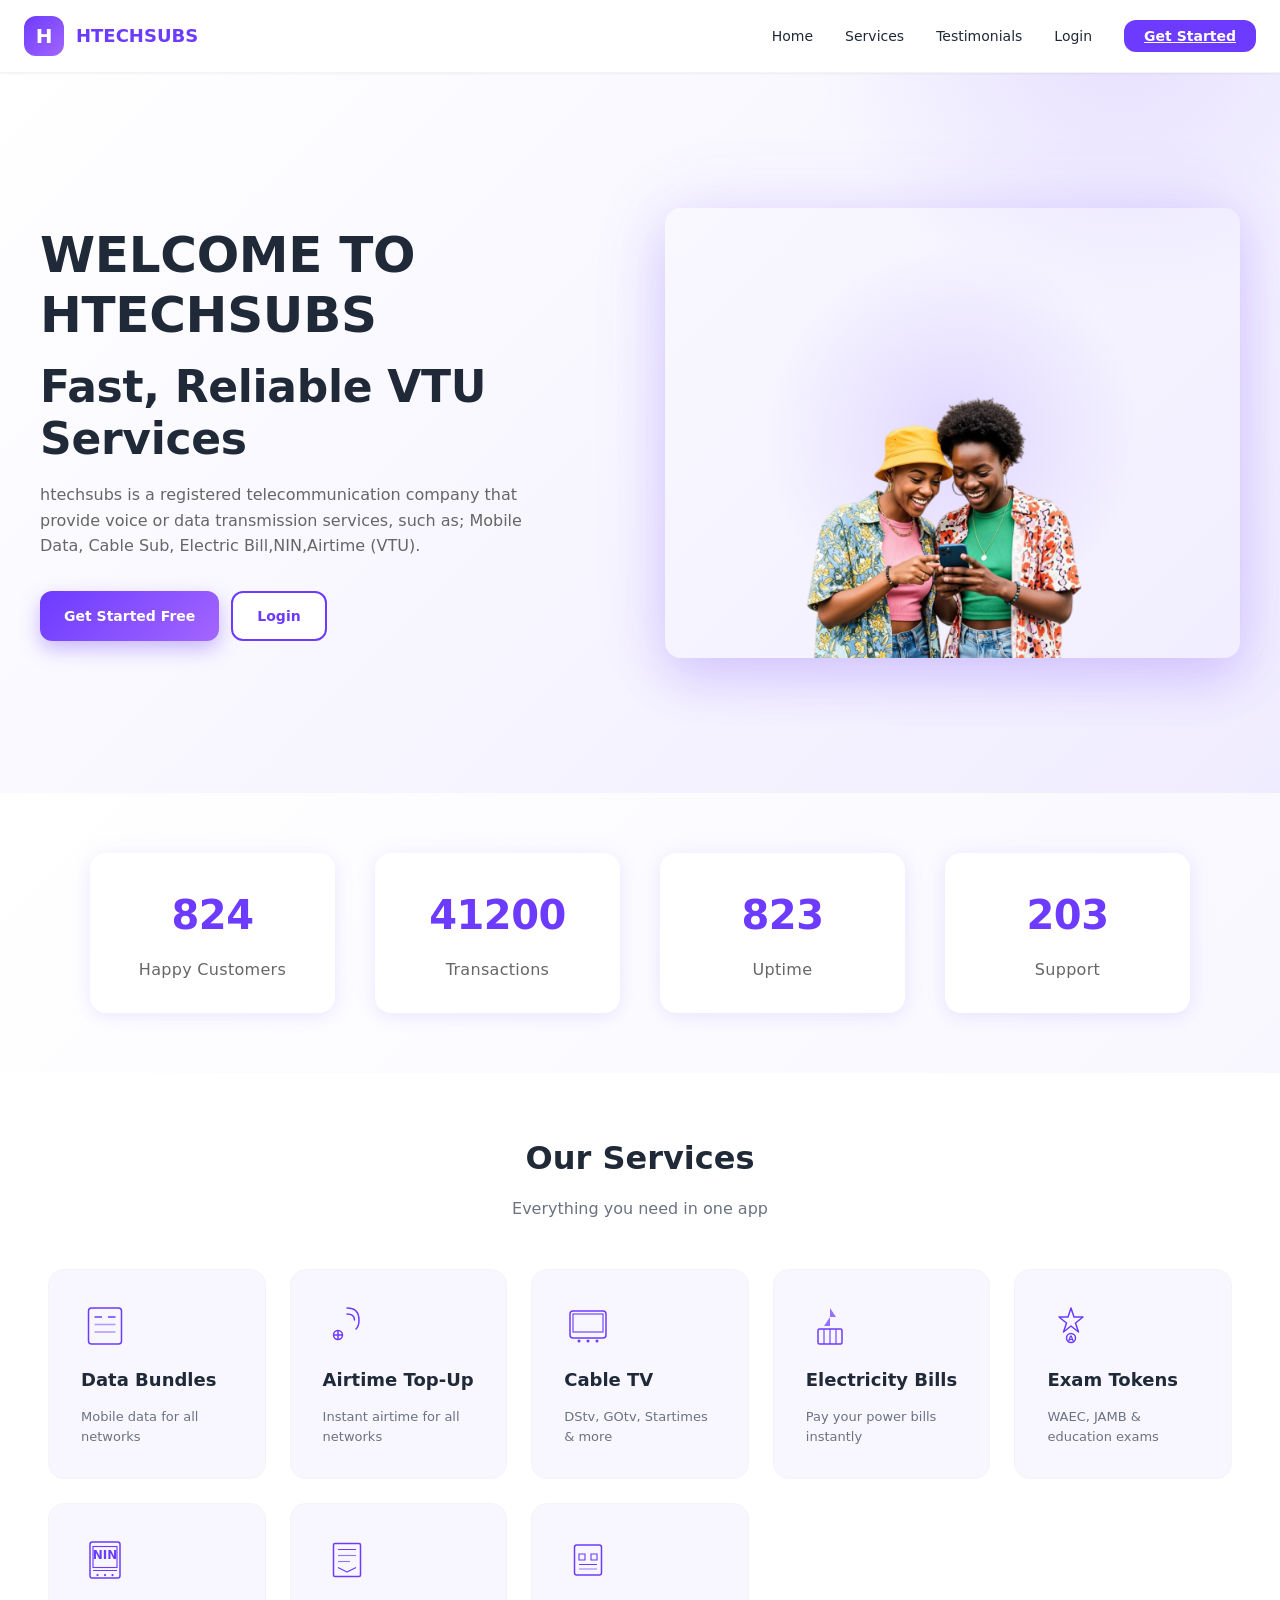
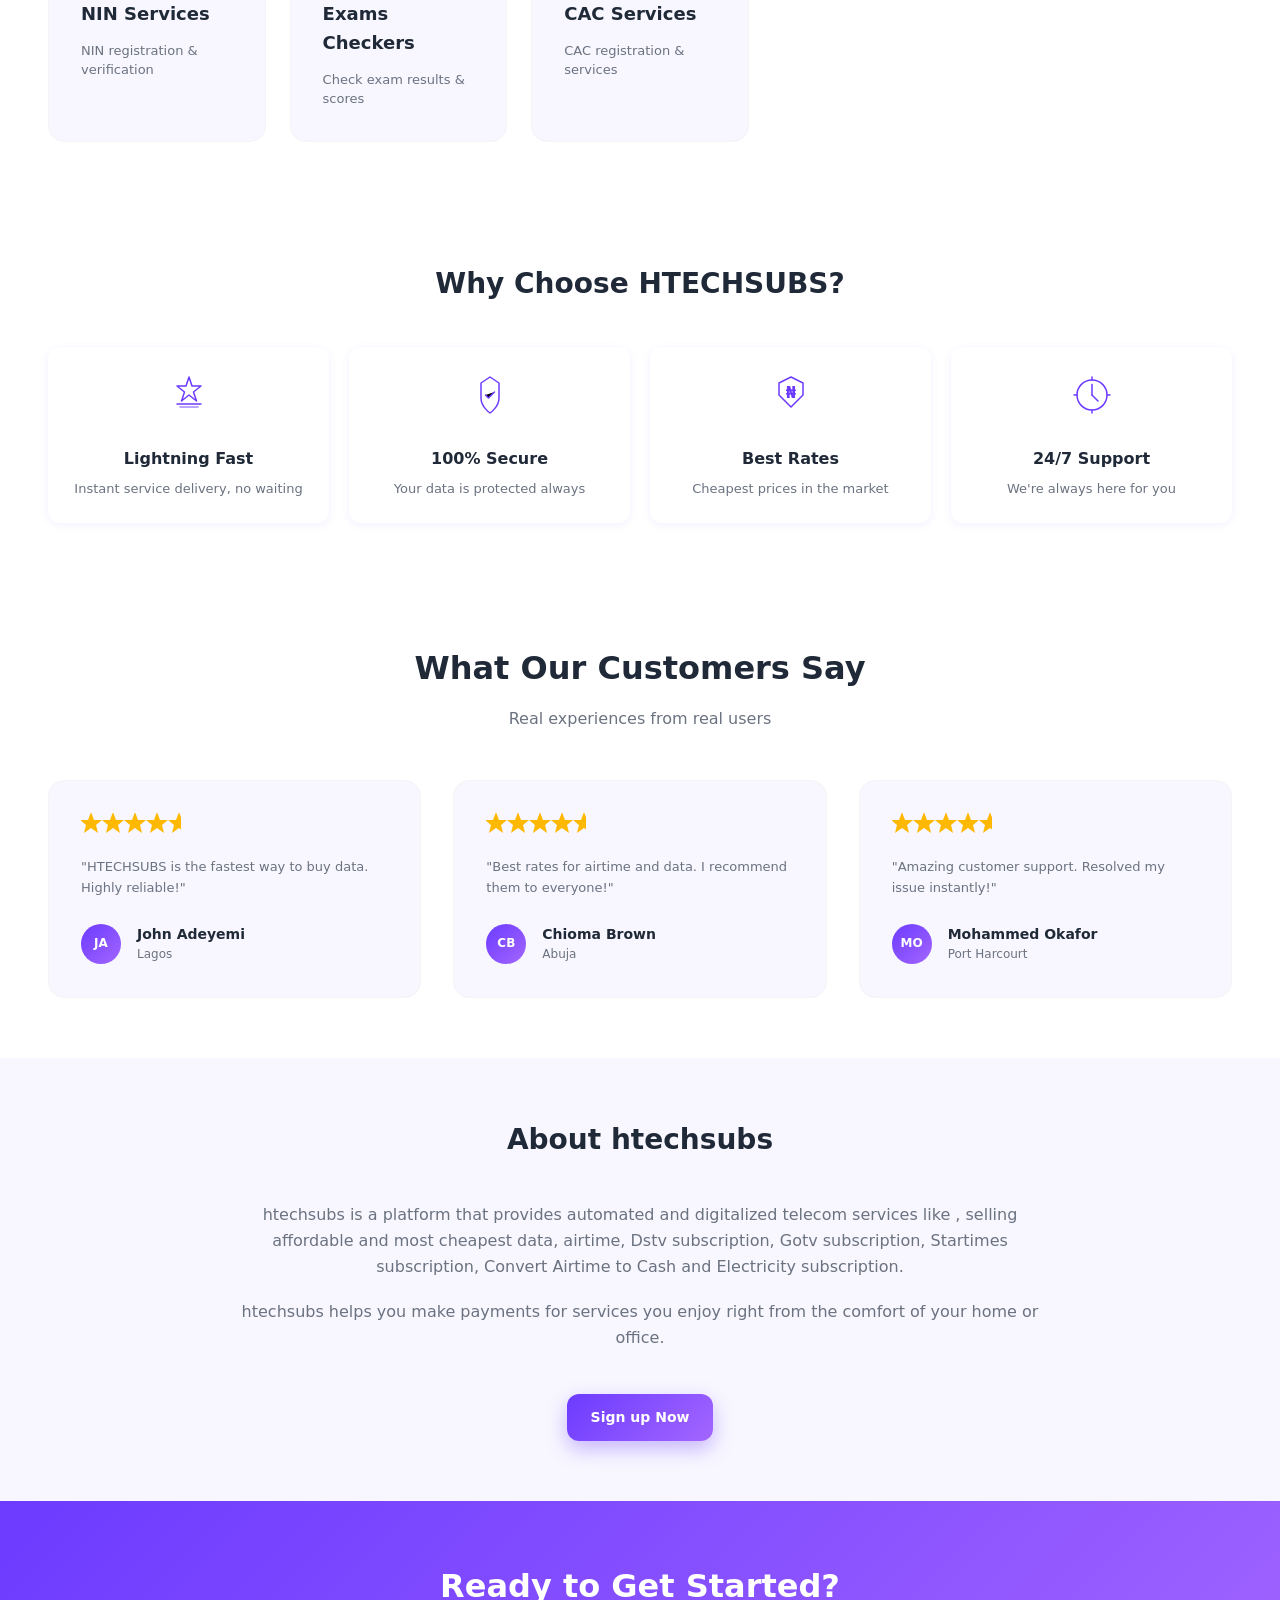
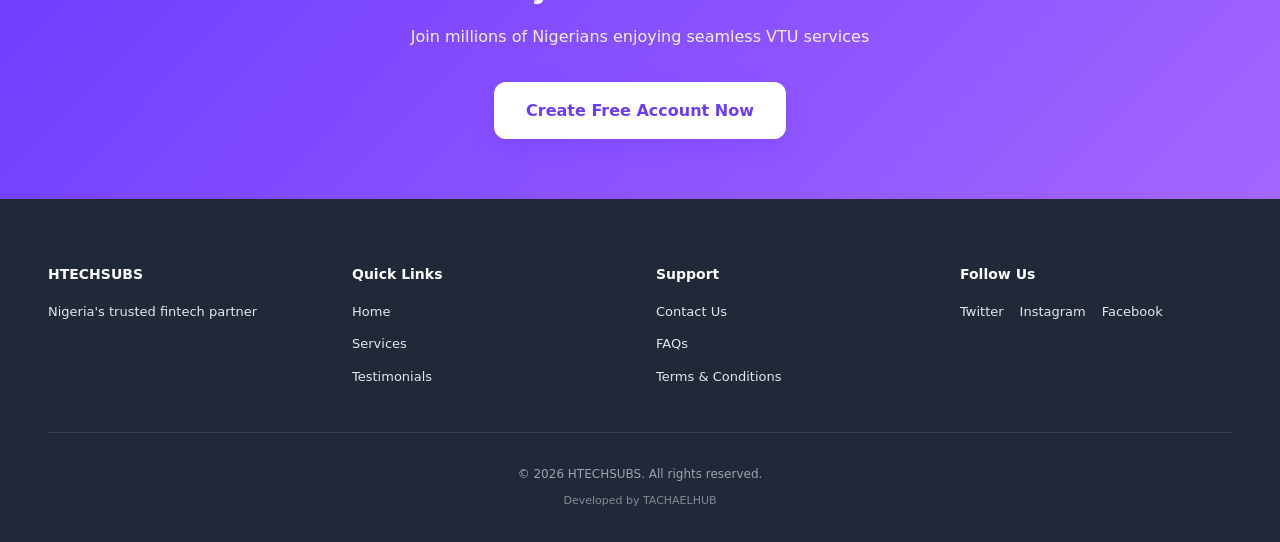
==== commit 45517018: "Update 1" ====
--- a/index.html
+++ b/index.html
@@ -177,6 +177,32 @@
                     <h3>NIN Services</h3>
                     <p>NIN registration & verification</p>
                 </div>
+                <div class="service-card" onclick="navigateTo('dashboard.html')">
+                    <div class="service-icon-svg">
+                        <svg viewBox="0 0 64 64" width="48" height="48">
+                            <path d="M16 10 L48 10 C49.1 10 50 10.9 50 12 L50 52 C50 53.1 49.1 54 48 54 L16 54 C14.9 54 14 53.1 14 52 L14 12 C14 10.9 14.9 10 16 10 Z" fill="none" stroke="#6C3BFF" stroke-width="2"/>
+                            <line x1="20" y1="18" x2="44" y2="18" stroke="#6C3BFF" stroke-width="1.5"/>
+                            <line x1="20" y1="26" x2="44" y2="26" stroke="#6C3BFF" stroke-width="1.5" opacity="0.7"/>
+                            <line x1="20" y1="34" x2="36" y2="34" stroke="#6C3BFF" stroke-width="1.5" opacity="0.7"/>
+                            <path d="M20 42 L32 48 L44 42" fill="none" stroke="#6C3BFF" stroke-width="1.5" stroke-linejoin="round"/>
+                        </svg>
+                    </div>
+                    <h3>Exams Checkers</h3>
+                    <p>Check exam results & scores</p>
+                </div>
+                <div class="service-card" onclick="navigateTo('dashboard.html')">
+                    <div class="service-icon-svg">
+                        <svg viewBox="0 0 64 64" width="48" height="48">
+                            <rect x="14" y="12" width="36" height="40" rx="3" fill="none" stroke="#6C3BFF" stroke-width="2"/>
+                            <path d="M20 24 L28 24 L28 32 L20 32 Z" fill="none" stroke="#6C3BFF" stroke-width="1.5"/>
+                            <path d="M36 24 L44 24 L44 32 L36 32 Z" fill="none" stroke="#6C3BFF" stroke-width="1.5"/>
+                            <line x1="20" y1="38" x2="44" y2="38" stroke="#6C3BFF" stroke-width="1.5"/>
+                            <line x1="20" y1="44" x2="44" y2="44" stroke="#6C3BFF" stroke-width="1.5" opacity="0.6"/>
+                        </svg>
+                    </div>
+                    <h3>CAC Services</h3>
+                    <p>CAC registration & services</p>
+                </div>
             </div>
         </div>
     </section>
--- a/styles.css
+++ b/styles.css
@@ -3085,3 +3085,674 @@
     background-color: rgba(16, 185, 129, 0.1);
     color: #059669;
 }
+
+/* ============================================
+   NEW FEATURES - PREMIUM UPDATES
+   ============================================ */
+
+/* FUND WALLET MODAL STYLES */
+.modal-large {
+    max-width: 600px !important;
+}
+
+.modal-subtitle {
+    color: var(--text-secondary);
+    font-size: 14px;
+    margin-bottom: 1.5rem;
+    text-align: center;
+}
+
+.providers-grid {
+    display: grid;
+    grid-template-columns: repeat(auto-fit, minmax(160px, 1fr));
+    gap: 1rem;
+}
+
+.provider-card {
+    background: var(--bg-secondary);
+    border: 2px solid var(--border-light);
+    border-radius: var(--radius-lg);
+    padding: 1.5rem;
+    text-align: center;
+    cursor: pointer;
+    transition: var(--transition);
+    display: flex;
+    flex-direction: column;
+    align-items: center;
+    justify-content: center;
+    min-height: 240px;
+}
+
+.provider-card:hover {
+    border-color: var(--primary);
+    box-shadow: 0 8px 20px rgba(108, 59, 255, 0.15);
+    transform: translateY(-4px);
+}
+
+.provider-icon {
+    font-size: 48px;
+    margin-bottom: 1rem;
+}
+
+.provider-card h3 {
+    font-size: 16px;
+    font-weight: 700;
+    margin-bottom: 0.25rem;
+    color: var(--text-primary);
+}
+
+.provider-network {
+    font-size: 12px;
+    color: var(--text-secondary);
+    margin-bottom: 0.75rem;
+}
+
+.provider-fee {
+    background: linear-gradient(135deg, rgba(108, 59, 255, 0.1), rgba(108, 59, 255, 0.05));
+    color: var(--primary);
+    padding: 0.5rem 0.75rem;
+    border-radius: var(--radius-md);
+    font-size: 12px;
+    font-weight: 600;
+    margin-bottom: 0.75rem;
+}
+
+.provider-desc {
+    font-size: 12px;
+    color: var(--text-secondary);
+    margin-bottom: 1rem;
+    line-height: 1.4;
+}
+
+/* TRANSACTION SEARCH */
+.transaction-search {
+    display: flex;
+    gap: 1rem;
+    margin-bottom: 2rem;
+    background: var(--secondary);
+    padding: 1rem;
+    border-radius: var(--radius-lg);
+}
+
+.transaction-search input,
+.transaction-search select {
+    flex: 1;
+    padding: 0.75rem;
+    border: 1px solid var(--border);
+    border-radius: var(--radius-md);
+    font-family: var(--font-base);
+    font-size: 14px;
+    transition: var(--transition);
+}
+
+.transaction-search input:focus,
+.transaction-search select:focus {
+    outline: none;
+    border-color: var(--primary);
+    box-shadow: 0 0 0 3px rgba(108, 59, 255, 0.1);
+}
+
+.transaction-search input::placeholder {
+    color: var(--text-tertiary);
+}
+
+/* TRANSACTION ROWS (NEW) */
+.transactions-row {
+    display: flex;
+    align-items: center;
+    gap: 1rem;
+    padding: 1.25rem;
+    border-bottom: 1px solid var(--border-light);
+    transition: var(--transition);
+}
+
+.transactions-row:hover {
+    background: var(--bg-secondary);
+}
+
+.transactions-row:last-child {
+    border-bottom: none;
+}
+
+.transaction-detail {
+    display: flex;
+    align-items: center;
+    gap: 1rem;
+    flex: 1;
+}
+
+.transaction-title {
+    font-weight: 600;
+    color: var(--text-primary);
+    font-size: 14px;
+}
+
+.transaction-subtitle {
+    font-size: 12px;
+    color: var(--text-secondary);
+    margin-top: 0.25rem;
+}
+
+.transaction-status {
+    min-width: 100px;
+    text-align: center;
+}
+
+.transaction-actions {
+    min-width: 80px;
+}
+
+.btn-action {
+    background: var(--bg-secondary);
+    border: 1px solid var(--border);
+    padding: 0.5rem 1rem;
+    border-radius: var(--radius-md);
+    cursor: pointer;
+    font-size: 12px;
+    font-weight: 600;
+    color: var(--primary);
+    transition: var(--transition);
+    white-space: nowrap;
+}
+
+.btn-action:hover {
+    background: var(--primary);
+    color: white;
+    border-color: var(--primary);
+}
+
+.btn-text {
+    background: none;
+    border: none;
+    color: var(--primary);
+    font-weight: 600;
+    font-size: 13px;
+    cursor: pointer;
+    transition: var(--transition);
+    text-decoration: none;
+}
+
+.btn-text:hover {
+    color: var(--primary-dark);
+    text-decoration: underline;
+}
+
+/* TRANSACTION DETAILS MODAL */
+.transaction-details-grid {
+    display: grid;
+    grid-template-columns: repeat(2, 1fr);
+    gap: 1.5rem;
+    margin-bottom: 1.5rem;
+}
+
+.detail-item {
+    display: flex;
+    flex-direction: column;
+    gap: 0.5rem;
+}
+
+.detail-label {
+    font-size: 12px;
+    font-weight: 600;
+    color: var(--text-secondary);
+    text-transform: uppercase;
+    letter-spacing: 0.3px;
+}
+
+.detail-value {
+    font-size: 14px;
+    font-weight: 600;
+    color: var(--text-primary);
+}
+
+/* SUCCESS MODAL */
+.modal-success {
+    max-width: 400px !important;
+}
+
+.modal-content-center {
+    display: flex;
+    flex-direction: column;
+    align-items: center;
+    justify-content: center;
+    text-align: center;
+    padding: 3rem 2rem;
+}
+
+.success-icon {
+    display: inline-flex;
+    align-items: center;
+    justify-content: center;
+    width: 100px;
+    height: 100px;
+    background: linear-gradient(135deg, rgba(16, 185, 129, 0.1), rgba(16, 185, 129, 0.05));
+    border-radius: 50%;
+    font-size: 48px;
+    color: var(--success);
+    margin-bottom: 1.5rem;
+    animation: scaleInBounce 0.6s cubic-bezier(0.34, 1.56, 0.64, 1);
+}
+
+@keyframes scaleInBounce {
+    0% {
+        opacity: 0;
+        transform: scale(0);
+    }
+    50% {
+        opacity: 1;
+        transform: scale(1.1);
+    }
+    100% {
+        opacity: 1;
+        transform: scale(1);
+    }
+}
+
+.modal-content-center h2 {
+    font-size: 20px;
+    color: var(--text-primary);
+    margin-bottom: 0.75rem;
+}
+
+.modal-content-center p {
+    font-size: 14px;
+    color: var(--text-secondary);
+    margin-bottom: 1.5rem;
+    line-height: 1.5;
+}
+
+.modal-content-center .btn {
+    min-width: 150px;
+}
+
+/* BULK PURCHASE UI */
+.bulk-summary {
+    background: var(--bg-secondary);
+    padding: 1.25rem;
+    border-radius: var(--radius-md);
+    margin-bottom: 1.5rem;
+    display: flex;
+    justify-content: space-around;
+    border: 1px solid var(--border-light);
+}
+
+.summary-item {
+    display: flex;
+    flex-direction: column;
+    align-items: center;
+    gap: 0.5rem;
+}
+
+.summary-item span {
+    font-size: 12px;
+    color: var(--text-secondary);
+    font-weight: 500;
+}
+
+.summary-item strong {
+    font-size: 18px;
+    color: var(--primary);
+    font-weight: 700;
+}
+
+.form-group textarea {
+    font-family: 'Courier New', monospace;
+    font-size: 13px;
+    line-height: 1.8;
+    color: var(--text-primary);
+}
+
+/* ANIMATIONS */
+@keyframes fadeIn {
+    from {
+        opacity: 0;
+    }
+    to {
+        opacity: 1;
+    }
+}
+
+@keyframes slideInUp {
+    from {
+        opacity: 0;
+        transform: translateY(30px);
+    }
+    to {
+        opacity: 1;
+        transform: translateY(0);
+    }
+}
+
+/* UTILITY CLASSES */
+.icon-svg {
+    display: inline-flex;
+    align-items: center;
+    justify-content: center;
+}
+
+.link-icon-svg,
+.service-card-icon-svg,
+.action-icon-svg,
+.transaction-icon-svg,
+.nav-icon-svg {
+    display: inline-flex;
+    align-items: center;
+    justify-content: center;
+}
+
+/* RESPONSIVE - MODALS ON MOBILE */
+@media (max-width: 768px) {
+    .modal,
+    .modal-large {
+        max-width: 95% !important;
+        width: 95%;
+    }
+
+    .providers-grid {
+        grid-template-columns: 1fr;
+    }
+
+    .provider-card {
+        min-height: 200px;
+    }
+
+    .transaction-search {
+        flex-direction: column;
+    }
+
+    .transactions-row {
+        flex-direction: column;
+        align-items: flex-start;
+    }
+
+    .transaction-detail {
+        width: 100%;
+    }
+
+    .transaction-status {
+        width: 100%;
+    }
+
+    .transaction-amount {
+        width: 100%;
+        text-align: left;
+        margin-top: 0.5rem;
+    }
+
+    .transaction-actions {
+        width: 100%;
+    }
+
+    .transaction-details-grid {
+        grid-template-columns: 1fr;
+    }
+
+    .bulk-summary {
+        flex-direction: column;
+        gap: 1rem;
+    }
+}
+
+/* MOBILE RESPONSIVE ENHANCEMENTS */
+@media (max-width: 480px) {
+    .modal-overlay {
+        z-index: 95;
+    }
+
+    .modal,
+    .modal-large,
+    .modal-success {
+        max-width: 100% !important;
+        width: 100% !important;
+        border-radius: 16px 16px 0 0;
+        position: fixed;
+        top: auto;
+        bottom: 0;
+        left: 0;
+        right: 0;
+        transform: none;
+        animation: slideInUp 0.3s ease-out;
+    }
+
+    .modal-header {
+        position: sticky;
+        top: 0;
+        z-index: 10;
+        background: var(--secondary);
+        border-radius: 16px 16px 0 0;
+    }
+
+    .modal-body {
+        max-height: 70vh;
+        overflow-y: auto;
+    }
+
+    .modal-footer {
+        position: sticky;
+        bottom: 0;
+        background: var(--secondary);
+    }
+
+    .provider-card {
+        min-height: 180px;
+    }
+
+    .provider-icon {
+        font-size: 40px;
+    }
+
+    .provider-card h3 {
+        font-size: 15px;
+    }
+
+    .provider-card .btn-small {
+        width: 100%;
+    }
+
+    .transaction-detail {
+        gap: 0.75rem;
+    }
+
+    .transaction-icon-svg {
+        min-width: 24px;
+    }
+
+    .btn-action {
+        width: 100%;
+        padding: 0.75rem;
+        margin-top: 0.5rem;
+    }
+
+    .quick-actions {
+        grid-template-columns: repeat(2, 1fr);
+    }
+
+    .services-grid {
+        grid-template-columns: 1fr;
+    }
+
+    .bottom-nav {
+        grid-template-columns: repeat(4, 1fr);
+    }
+
+    .dashboard-content {
+        padding: 1rem;
+        padding-bottom: 5rem;
+    }
+
+    .balance-card {
+        padding: 1.25rem;
+        margin-bottom: 1.5rem;
+    }
+
+    .balance-amount {
+        font-size: 28px;
+    }
+
+    .balance-actions {
+        flex-direction: column;
+        gap: 0.75rem;
+    }
+
+    .balance-actions .btn {
+        width: 100%;
+    }
+
+    .welcome-section h1 {
+        font-size: 20px;
+    }
+
+    .service-form {
+        max-width: 100%;
+        padding: 1.5rem;
+    }
+
+    .sidebar {
+        width: 100%;
+        max-width: 280px;
+    }
+
+    .dashboard-container {
+        grid-template-columns: 1fr;
+    }
+
+    .dashboard-header {
+        display: flex;
+        padding: 1rem;
+    }
+
+    .section-header-row {
+        flex-direction: column;
+        gap: 1rem;
+        align-items: flex-start;
+    }
+
+    .dashboard-section h2 {
+        font-size: 18px;
+        margin-bottom: 1rem;
+    }
+
+    .transactions-table {
+        border-radius: 0;
+    }
+
+    .transactions-row {
+        padding: 1rem;
+    }
+
+    .transaction-search {
+        flex-direction: column;
+        gap: 0.75rem;
+        padding: 1rem;
+    }
+
+    .transaction-search input,
+    .transaction-search select {
+        width: 100%;
+        font-size: 14px;
+    }
+
+    .transaction-details-grid {
+        grid-template-columns: 1fr;
+        gap: 1rem;
+    }
+
+    .detail-item {
+        gap: 0.35rem;
+    }
+
+    .bulk-summary {
+        flex-direction: column;
+        gap: 0.75rem;
+        padding: 1rem;
+    }
+
+    .summary-item {
+        align-items: flex-start;
+    }
+
+    .form-group textarea {
+        min-height: 100px;
+        font-size: 13px;
+    }
+}
+
+
+/* NEW FEATURES - PREMIUM UPDATES */
+.modal-large { max-width: 600px !important; }
+.modal-subtitle { color: var(--text-secondary); font-size: 14px; margin-bottom: 1.5rem; text-align: center; }
+.providers-grid { display: grid; grid-template-columns: repeat(auto-fit, minmax(160px, 1fr)); gap: 1rem; }
+
+/* FUND WALLET PROVIDER CARDS */
+.provider-card {
+    background: var(--bg-secondary);
+    border: 2px solid var(--border-light);
+    border-radius: var(--radius-lg);
+    padding: 1.5rem;
+    text-align: center;
+    cursor: pointer;
+    transition: var(--transition);
+    display: flex;
+    flex-direction: column;
+    align-items: center;
+    justify-content: center;
+    min-height: 240px;
+}
+
+.provider-card:hover {
+    border-color: var(--primary);
+    box-shadow: 0 8px 20px rgba(108, 59, 255, 0.15);
+    transform: translateY(-4px);
+}
+
+.provider-icon { font-size: 48px; margin-bottom: 1rem; }
+.provider-card h3 { font-size: 16px; font-weight: 700; margin-bottom: 0.25rem; color: var(--text-primary); }
+.provider-network { font-size: 12px; color: var(--text-secondary); margin-bottom: 0.75rem; }
+.provider-fee { background: linear-gradient(135deg, rgba(108, 59, 255, 0.1), rgba(108, 59, 255, 0.05)); color: var(--primary); padding: 0.5rem 0.75rem; border-radius: var(--radius-md); font-size: 12px; font-weight: 600; margin-bottom: 0.75rem; }
+
+/* TRANSACTION SEARCH */
+.transaction-search { display: flex; gap: 1rem; margin-bottom: 2rem; background: var(--secondary); padding: 1rem; border-radius: var(--radius-lg); }
+.transaction-search input, .transaction-search select { flex: 1; padding: 0.75rem; border: 1px solid var(--border); border-radius: var(--radius-md); font-family: var(--font-base); font-size: 14px; transition: var(--transition); }
+.transaction-search input:focus, .transaction-search select:focus { outline: none; border-color: var(--primary); box-shadow: 0 0 0 3px rgba(108, 59, 255, 0.1); }
+
+/* TRANSACTION ROWS */
+.transactions-row { display: flex; align-items: center; gap: 1rem; padding: 1.25rem; border-bottom: 1px solid var(--border-light); transition: var(--transition); }
+.transactions-row:hover { background: var(--bg-secondary); }
+.transactions-row:last-child { border-bottom: none; }
+
+/* BULK PURCHASE UI */
+.bulk-summary { background: var(--bg-secondary); padding: 1.25rem; border-radius: var(--radius-md); margin-bottom: 1.5rem; display: flex; justify-content: space-around; border: 1px solid var(--border-light); }
+.summary-item { display: flex; flex-direction: column; align-items: center; gap: 0.5rem; }
+.summary-item span { font-size: 12px; color: var(--text-secondary); font-weight: 500; }
+.summary-item strong { font-size: 18px; color: var(--primary); font-weight: 700; }
+
+/* TRANSACTION DETAILS */
+.transaction-details-grid { display: grid; grid-template-columns: repeat(2, 1fr); gap: 1.5rem; margin-bottom: 1.5rem; }
+.detail-item { display: flex; flex-direction: column; gap: 0.5rem; }
+.detail-label { font-size: 12px; font-weight: 600; color: var(--text-secondary); text-transform: uppercase; letter-spacing: 0.3px; }
+.detail-value { font-size: 14px; font-weight: 600; color: var(--text-primary); }
+
+/* SUCCESS MODAL */
+.modal-success { max-width: 400px !important; }
+.modal-content-center { display: flex; flex-direction: column; align-items: center; justify-content: center; text-align: center; padding: 3rem 2rem; }
+.success-icon { display: inline-flex; align-items: center; justify-content: center; width: 100px; height: 100px; background: linear-gradient(135deg, rgba(16, 185, 129, 0.1), rgba(16, 185, 129, 0.05)); border-radius: 50%; font-size: 48px; color: var(--success); margin-bottom: 1.5rem; animation: scaleInBounce 0.6s cubic-bezier(0.34, 1.56, 0.64, 1); }
+
+@keyframes scaleInBounce {
+    0% { opacity: 0; transform: scale(0); }
+    50% { opacity: 1; transform: scale(1.1); }
+    100% { opacity: 1; transform: scale(1); }
+}
+
+/* BUTTON ACTIONS */
+.btn-action { background: var(--bg-secondary); border: 1px solid var(--border); padding: 0.5rem 1rem; border-radius: var(--radius-md); cursor: pointer; font-size: 12px; font-weight: 600; color: var(--primary); transition: var(--transition); white-space: nowrap; }
+.btn-action:hover { background: var(--primary); color: white; border-color: var(--primary); }
+
+/* MOBILE RESPONSIVE */
+@media (max-width: 480px) {
+    .modal, .modal-large, .modal-success { max-width: 100% !important; width: 100% !important; border-radius: 16px 16px 0 0; position: fixed; top: auto; bottom: 0; left: 0; right: 0; transform: none; animation: slideInUp 0.3s ease-out; }
+    .provider-card { min-height: 180px; }
+    .transaction-search { flex-direction: column; }
+    .transactions-row { flex-direction: column; align-items: flex-start; }
+    .bulk-summary { flex-direction: column; gap: 0.75rem; }
+    .transaction-details-grid { grid-template-columns: 1fr; }
+}
